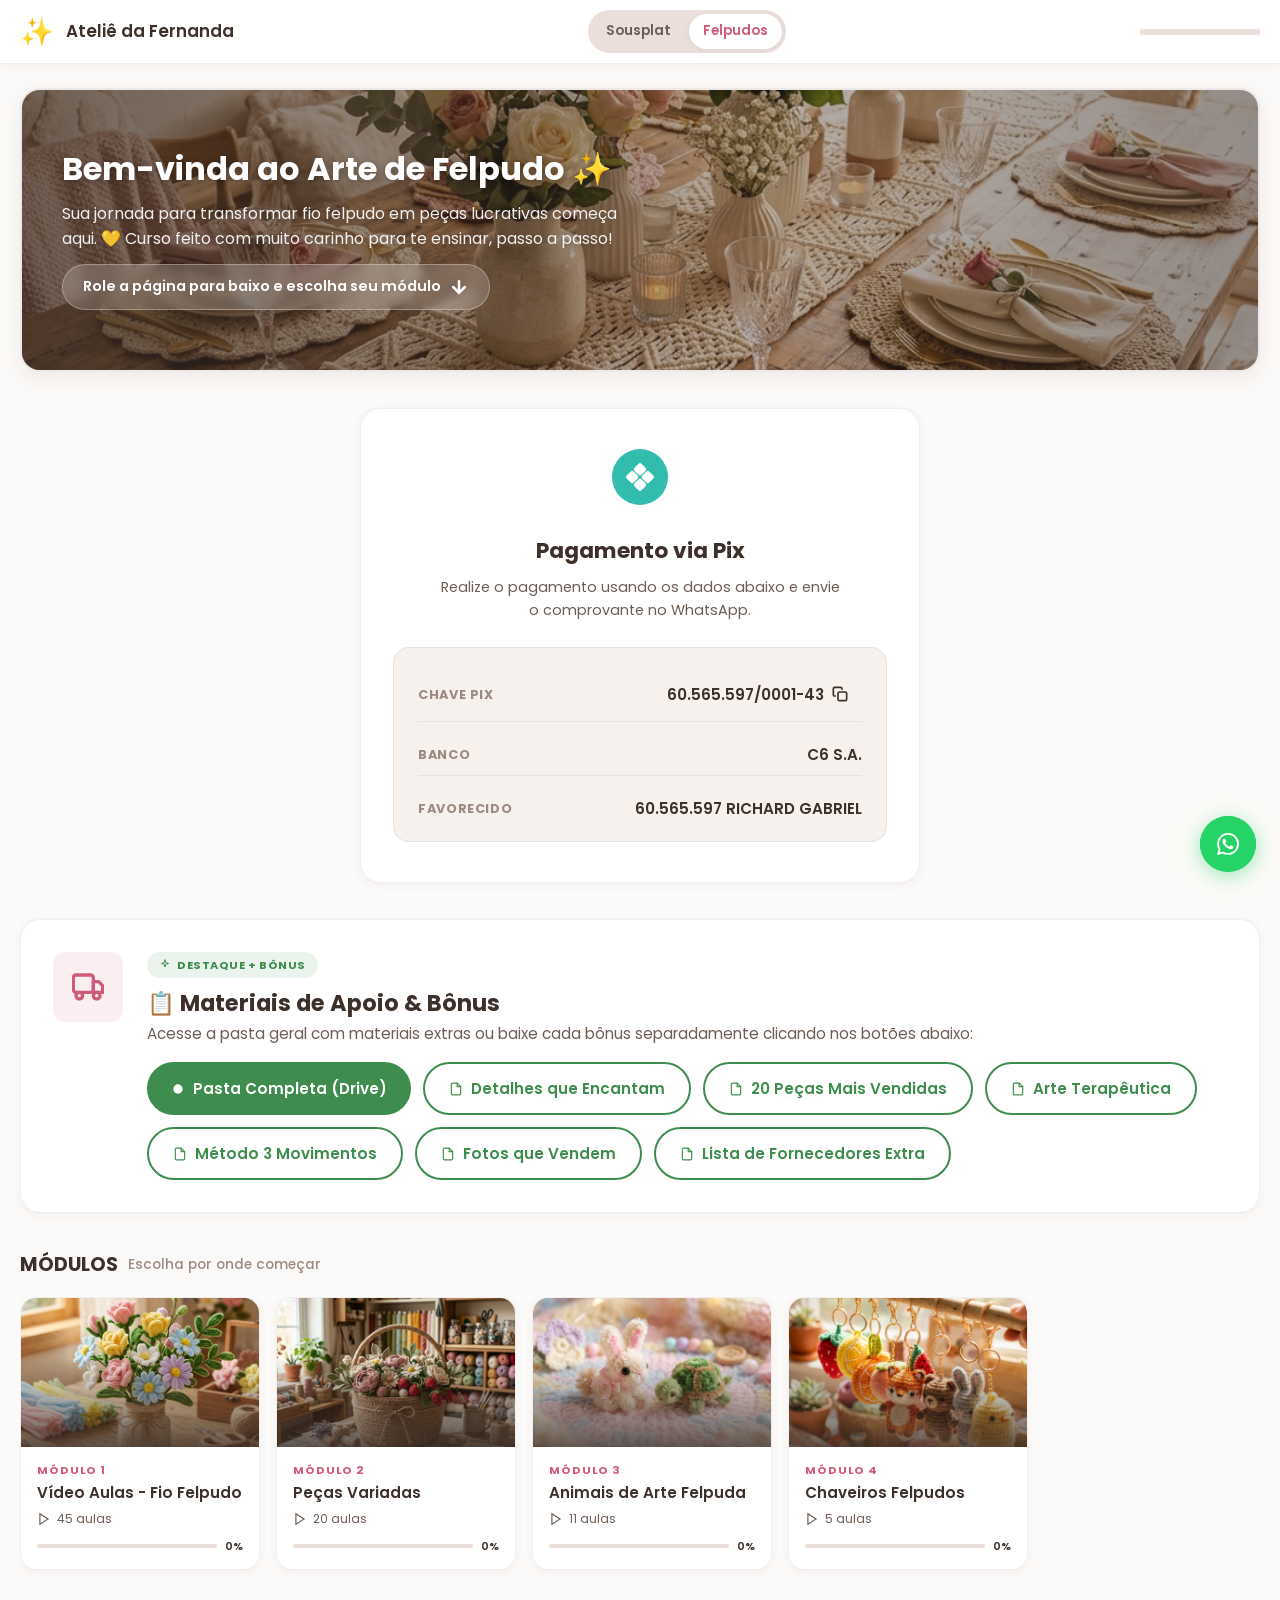
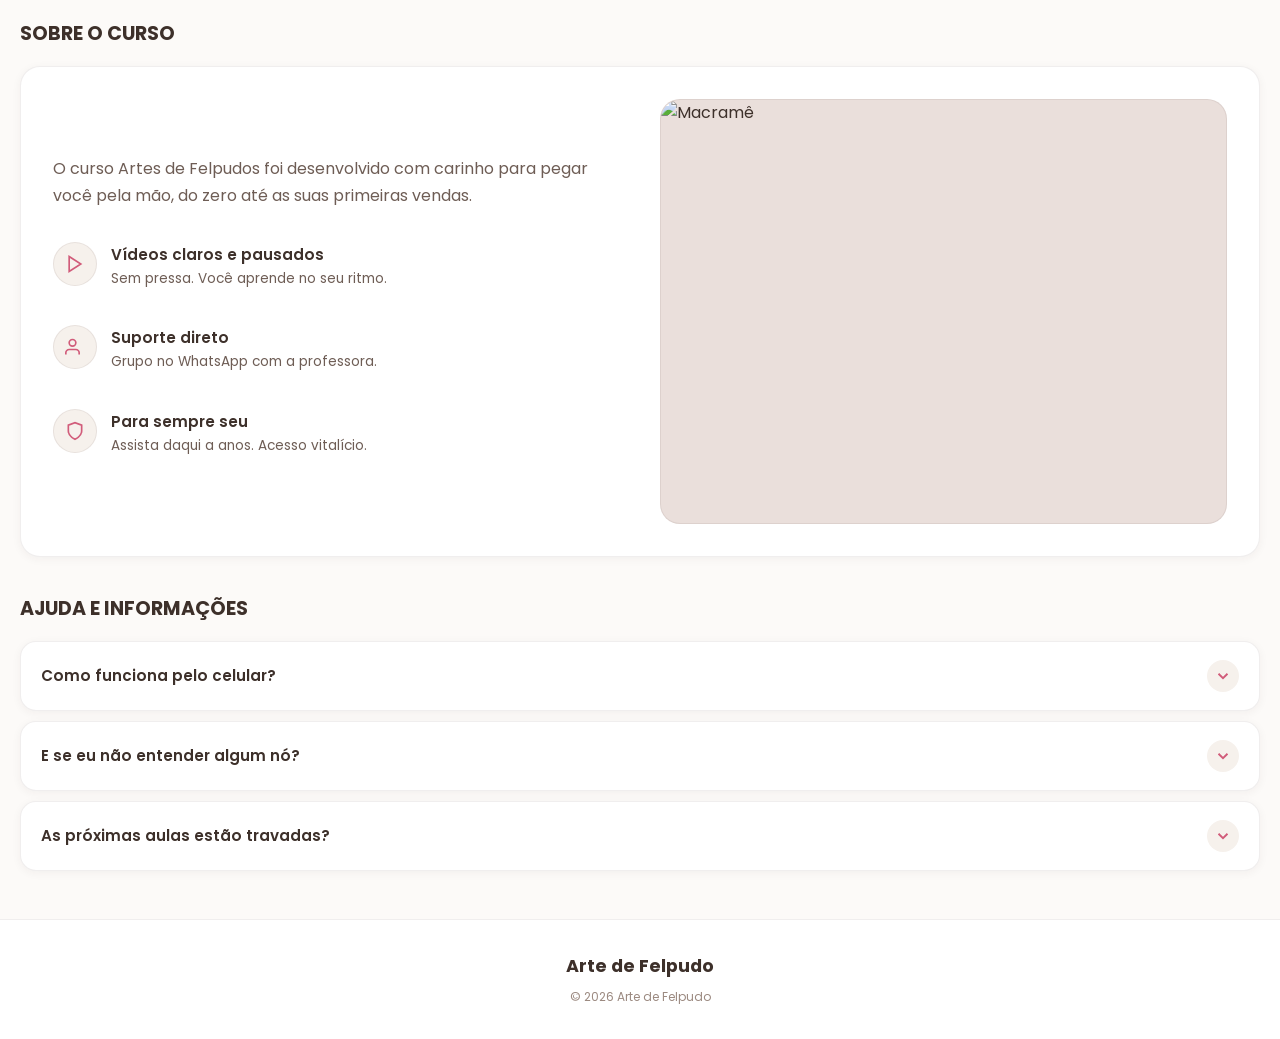
==== felpudo/index.html @ 4a1fa8b1 "Refatorando estrutura para multiplos domínios, add copypix e thumbnails" ====
<!DOCTYPE html>
<html lang="pt-BR">

<head>
  <meta charset="UTF-8" />
  <meta name="viewport" content="width=device-width, initial-scale=1.0, maximum-scale=1.0, user-scalable=no" />
  <meta name="description" content="Área de Membros — Arte de Felpudo" />
  <title>Arte de Felpudo — Área de Membros</title>
  <link rel="preconnect" href="https://fonts.googleapis.com" />
  <link rel="preconnect" href="https://fonts.gstatic.com" crossorigin />
  <link href="https://fonts.googleapis.com/css2?family=Poppins:wght@400;500;600;700&display=swap" rel="stylesheet" />
  <link rel="stylesheet" href="../style.css?v=3" />
</head>

<body>



  <!-- NAV -->
  <nav class="nav">
    <div class="nav-inner">
      <a href="#" class="nav-logo">
        <span style="font-size:1.7rem;line-height:1;display:flex;align-items:center;">✨</span>
        <span>Ateliê da Fernanda</span>
      </a>
      <div class="nav-switcher">
        <a href="../sousplat/" class="ns-btn">Sousplat</a>
        <a href="../felpudo/" class="ns-btn active">Felpudos</a>
      </div>
      <div class="nav-mid">
        <span style="display:none" id="navPct">0%</span>
        <div class="nav-pbar">
          <div class="nav-pfill" id="navPfill"></div>
        </div>
      </div>

    </div>
  </nav>

  <!-- WELCOME BANNER -->
  <div class="welcome">
    <div class="welcome-box">
      <div class="welcome-banner-img">
        <img src="../images/banner.png" alt="Macramês de Sucesso" />
        <div class="welcome-banner-overlay"></div>
        <div class="welcome-banner-content">
          <h1>Bem-vinda ao Arte de Felpudo ✨</h1>
          <p>Sua jornada para transformar fio felpudo em peças lucrativas começa aqui. 💛 Curso feito com muito carinho para te ensinar, passo a passo!</p>
          <a href="#modulos" class="scroll-hint">
            Role a página para baixo e escolha seu módulo <svg width="20" height="20" viewBox="0 0 24 24" fill="none"
              stroke="currentColor" stroke-width="3" stroke-linecap="round" stroke-linejoin="round">
              <line x1="12" y1="5" x2="12" y2="19" />
              <polyline points="19 12 12 19 5 12" />
            </svg>
          </a>
        </div>
      </div>
    </div>
  </div>

  <!-- CARD PIX -->
  <div class="section">
    <div class="pix-card">
      <div class="pix-card-icon">
        <svg xmlns="http://www.w3.org/2000/svg" viewBox="0 0 512 512" width="56" height="56">
          <circle cx="256" cy="256" r="256" fill="#32BCAD"/>
          <g fill="white">
            <!-- Topo -->
            <rect x="211" y="140" width="90" height="90" rx="18" transform="rotate(45 256 185)"/>
            <!-- Baixo -->
            <rect x="211" y="282" width="90" height="90" rx="18" transform="rotate(45 256 327)"/>
            <!-- Esquerda -->
            <rect x="140" y="211" width="90" height="90" rx="18" transform="rotate(45 185 256)"/>
            <!-- Direita -->
            <rect x="282" y="211" width="90" height="90" rx="18" transform="rotate(45 327 256)"/>
          </g>
        </svg>
      </div>
      <h2 class="pix-card-title">Pagamento via Pix</h2>
      <p class="pix-card-sub">Realize o pagamento usando os dados abaixo e envie o comprovante no WhatsApp.</p>
      <div class="pix-card-dados">
        <div class="pix-dado">
          <span class="pix-dado-label">Chave Pix</span>
          <!-- ✏️ EDITE AQUI: substitua pelo seu CPF, e-mail ou chave aleatória -->
          <span class="pix-dado-val" id="pixKey">60.565.597/0001-43</span>
        </div>
        <div class="pix-dado">
          <span class="pix-dado-label">Banco</span>
          <!-- ✏️ EDITE AQUI: nome do seu banco -->
          <span class="pix-dado-val">C6 S.A.</span>
        </div>
        <div class="pix-dado">
          <span class="pix-dado-label">Favorecido</span>
          <!-- ✏️ EDITE AQUI: seu nome completo -->
          <span class="pix-dado-val">60.565.597 RICHARD GABRIEL</span>
        </div>
      </div>
    </div>
  </div>

  <!-- MATERIAIS DE APOIO -->
  <div class="section">
    <div class="apoio-card">
      <div class="apoio-icon-wrap">
        <svg viewBox="0 0 24 24" fill="none" stroke="currentColor" stroke-width="2.5" stroke-linecap="round" stroke-linejoin="round">
          <rect x="1" y="3" width="15" height="13" rx="2"></rect>
          <path d="M16 8h4l3 3v5h-7V8z"></path>
          <circle cx="5.5" cy="18.5" r="2.5"></circle>
          <circle cx="18.5" cy="18.5" r="2.5"></circle>
        </svg>
      </div>
      
      <div class="apoio-content">
        <div class="apoio-badge">
          <svg width="12" height="12" viewBox="0 0 24 24" fill="none" stroke="currentColor" stroke-width="2" stroke-linecap="round" stroke-linejoin="round"><path d="M12 2l1.6 5.4L19 9l-5.4 1.6L12 16l-1.6-5.4L5 9l5.4-1.6z"/></svg> 
          DESTAQUE + BÔNUS
        </div>
        <h2 class="apoio-title">📋 Materiais de Apoio & Bônus</h2>
        <p class="apoio-desc" style="margin-bottom: 16px;">Acesse a pasta geral com materiais extras ou baixe cada bônus separadamente clicando nos botões abaixo:</p>
        
        <div style="display:flex; flex-wrap:wrap; gap:12px; margin-top:8px;">
          <!-- Drive Geral -->
          <a href="https://drive.google.com/file/d/1pesY3VbfadMkzq6ifBo_MI2-CNprcoxt/view" target="_blank" class="apoio-btn">
            <svg width="14" height="14" viewBox="0 0 24 24" fill="currentColor"><circle cx="12" cy="12" r="8"/></svg>
            Pasta Completa (Drive)
          </a>
          
          <!-- Bonus PDFs Outline -->
          <a href="https://opsofzntidohsxbyqmbm.supabase.co/storage/v1/object/public/lesson-files/pdfs/58c07be0-66da-43d4-b18a-d461f3b12a8f.pdf" target="_blank" class="apoio-btn" style="background:transparent; color:var(--green); border:2px solid var(--green);">
            <svg width="14" height="14" viewBox="0 0 24 24" fill="none" stroke="currentColor" stroke-width="2" stroke-linecap="round" stroke-linejoin="round"><path d="M14 2H6a2 2 0 0 0-2 2v16a2 2 0 0 0 2 2h12a2 2 0 0 0 2-2V8z"></path><polyline points="14 2 14 8 20 8"></polyline></svg>
            Detalhes que Encantam
          </a>
          
          <a href="https://opsofzntidohsxbyqmbm.supabase.co/storage/v1/object/public/lesson-files/pdfs/e99ab42e-04f8-4461-a643-daa0cd571fd6.pdf" target="_blank" class="apoio-btn" style="background:transparent; color:var(--green); border:2px solid var(--green);">
             <svg width="14" height="14" viewBox="0 0 24 24" fill="none" stroke="currentColor" stroke-width="2" stroke-linecap="round" stroke-linejoin="round"><path d="M14 2H6a2 2 0 0 0-2 2v16a2 2 0 0 0 2 2h12a2 2 0 0 0 2-2V8z"></path><polyline points="14 2 14 8 20 8"></polyline></svg>
            20 Peças Mais Vendidas
          </a>
          
          <a href="https://opsofzntidohsxbyqmbm.supabase.co/storage/v1/object/public/lesson-files/pdfs/e85a0470-1552-4041-a564-a8ffb9201d62.pdf" target="_blank" class="apoio-btn" style="background:transparent; color:var(--green); border:2px solid var(--green);">
             <svg width="14" height="14" viewBox="0 0 24 24" fill="none" stroke="currentColor" stroke-width="2" stroke-linecap="round" stroke-linejoin="round"><path d="M14 2H6a2 2 0 0 0-2 2v16a2 2 0 0 0 2 2h12a2 2 0 0 0 2-2V8z"></path><polyline points="14 2 14 8 20 8"></polyline></svg>
            Arte Terapêutica
          </a>
          
          <a href="https://opsofzntidohsxbyqmbm.supabase.co/storage/v1/object/public/lesson-files/pdfs/8a28ebd9-1e0f-450c-8ae2-7292f42fd4b0.pdf" target="_blank" class="apoio-btn" style="background:transparent; color:var(--green); border:2px solid var(--green);">
             <svg width="14" height="14" viewBox="0 0 24 24" fill="none" stroke="currentColor" stroke-width="2" stroke-linecap="round" stroke-linejoin="round"><path d="M14 2H6a2 2 0 0 0-2 2v16a2 2 0 0 0 2 2h12a2 2 0 0 0 2-2V8z"></path><polyline points="14 2 14 8 20 8"></polyline></svg>
            Método 3 Movimentos
          </a>
          
          <a href="https://opsofzntidohsxbyqmbm.supabase.co/storage/v1/object/public/lesson-files/pdfs/57c99a49-0d84-461a-bc89-209daefe1880.pdf" target="_blank" class="apoio-btn" style="background:transparent; color:var(--green); border:2px solid var(--green);">
             <svg width="14" height="14" viewBox="0 0 24 24" fill="none" stroke="currentColor" stroke-width="2" stroke-linecap="round" stroke-linejoin="round"><path d="M14 2H6a2 2 0 0 0-2 2v16a2 2 0 0 0 2 2h12a2 2 0 0 0 2-2V8z"></path><polyline points="14 2 14 8 20 8"></polyline></svg>
            Fotos que Vendem
          </a>
          
          <a href="https://opsofzntidohsxbyqmbm.supabase.co/storage/v1/object/public/lesson-files/pdfs/04307387-546b-408c-a29c-3d04e9ef1bfd.pdf" target="_blank" class="apoio-btn" style="background:transparent; color:var(--green); border:2px solid var(--green);">
             <svg width="14" height="14" viewBox="0 0 24 24" fill="none" stroke="currentColor" stroke-width="2" stroke-linecap="round" stroke-linejoin="round"><path d="M14 2H6a2 2 0 0 0-2 2v16a2 2 0 0 0 2 2h12a2 2 0 0 0 2-2V8z"></path><polyline points="14 2 14 8 20 8"></polyline></svg>
            Lista de Fornecedores Extra
          </a>

        </div>
      </div>
    </div>
  </div>

  
  <!-- MODULES SCROLL (gerado pelo script.js) -->
  <div class="section" id="modulos">
    <div class="s-header">
      <div class="s-title">MÓDULOS <small>Escolha por onde começar</small></div>
    </div>
    <div class="mod-scroll" id="modScroll"></div>
  </div>

  <!-- PLAYER + LESSON LIST -->
  <div class="player-area" id="playerArea" style="display:none">
    <div class="vp-wrap">
      <div class="vp-screen">
        <div class="vp-placeholder" id="vPlaceholder">
          <div class="pi" id="vPlayBtn" role="button" tabindex="0" aria-label="Reproduzir">
            <svg width="28" height="28" viewBox="0 0 24 24" fill="none">
              <path d="M8 5v14l11-7L8 5z" fill="currentColor" />
            </svg>
          </div>
          <p>Clique aqui para começar a aula</p>
        </div>
      </div>
      <div class="vp-bottom">
        <div class="vp-info">
          <div class="vp-lbl" id="vLbl">Módulo 01 · Aula 01</div>
          <div class="vp-ttl" id="vTtl">Boas-vindas ao curso</div>
        </div>
        <div class="vp-acts">
          <button class="btn-sm" id="btnDone"><svg width="14" height="14" viewBox="0 0 24 24" fill="none"
              stroke="currentColor" stroke-width="2.5">
              <polyline points="20 6 9 17 4 12" />
            </svg> Marcar concluída</button>
          <button class="btn-sm"><svg width="14" height="14" viewBox="0 0 24 24" fill="none" stroke="currentColor"
              stroke-width="2">
              <path d="M19 21l-7-5-7 5V5a2 2 0 0 1 2-2h10a2 2 0 0 1 2 2z" />
            </svg> Salvar</button>
        </div>
      </div>
      <div class="vp-nav">
        <button class="nav-btn" id="btnPrev"><svg width="16" height="16" viewBox="0 0 24 24" fill="none"
            stroke="currentColor" stroke-width="2">
            <path d="M19 12H5M12 5l-7 7 7 7" />
          </svg> Aula Anterior</button>
        <span class="les-ctr" id="lesCtr">1 / 14</span>
        <button class="nav-btn next" id="btnNext">Próxima Aula <svg width="16" height="16" viewBox="0 0 24 24"
            fill="none" stroke="currentColor" stroke-width="2">
            <path d="M5 12h14M12 5l7 7-7 7" />
          </svg></button>
      </div>
    </div>

    <!-- LESSON LIST LATERAL (gerado pelo script.js) -->
    <div class="les-panel">
      <div class="lp-head">
        <h3>Resumo de Aulas</h3><span id="lpCount">0/14</span>
      </div>
      <div class="les-list-wrap"></div>
    </div>
  </div>

  <!-- ABOUT -->
  <div class="section">
    <div class="s-header">
      <div class="s-title">SOBRE O CURSO</div>
    </div>
    <div class="about-box">
      <div class="about-grid">
        <div>
          <p style="font-size:1rem;color:var(--ink-2);line-height:1.7;margin-bottom:20px">O curso Artes de Felpudos foi desenvolvido com carinho para pegar você pela mão, do zero até as suas primeiras vendas.</p>
          <div style="display:flex;flex-direction:column;gap:12px">
            <div class="feat">
              <div class="feat-ico"><svg width="20" height="20" viewBox="0 0 24 24" fill="none" stroke="currentColor" stroke-width="2"><polygon points="5 3 19 12 5 21" /></svg></div>
              <div class="feat-txt">
                <h4>Vídeos claros e pausados</h4>
                <p>Sem pressa. Você aprende no seu ritmo.</p>
              </div>
            </div>
            <div class="feat">
              <div class="feat-ico"><svg width="20" height="20" viewBox="0 0 24 24" fill="none" stroke="currentColor" stroke-width="2"><path d="M17 21v-2a4 4 0 0 0-4-4H5a4 4 0 0 0-4 4v2" />
                  <circle cx="9" cy="7" r="4" />
                </svg></div>
              <div class="feat-txt">
                <h4>Suporte direto</h4>
                <p>Grupo no WhatsApp com a professora.</p>
              </div>
            </div>
            <div class="feat">
              <div class="feat-ico"><svg width="20" height="20" viewBox="0 0 24 24" fill="none" stroke="currentColor"
                  stroke-width="2">
                  <path d="M12 22s8-4 8-10V5l-8-3-8 3v7c0 6 8 10 8 10z" />
                </svg></div>
              <div class="feat-txt">
                <h4>Para sempre seu</h4>
                <p>Assista daqui a anos. Acesso vitalício.</p>
              </div>
            </div>
          </div>
        </div>
        <div class="about-img-wrap"><img
            src="https://opsofzntidohsxbyqmbm.supabase.co/storage/v1/object/public/app-images/heroes/c13e1691-31dd-4f9d-872c-7d768df677e3.png"
            alt="Macramê" loading="lazy" /></div>
      </div>
    </div>
  </div>

  <!-- FAQ -->
  <div class="section">
    <div class="s-header">
      <div class="s-title">AJUDA E INFORMAÇÕES</div>
    </div>
    <div class="faq-wrap">
      <div class="faq">
        <div class="faq-q"><span class="faq-qt">Como funciona pelo celular?</span><span class="faq-ch"><svg width="18"
              height="18" viewBox="0 0 24 24" fill="none" stroke="currentColor" stroke-width="2.5">
              <polyline points="6 9 12 15 18 9" />
            </svg></span></div>
        <div class="faq-a">
          <p>A plataforma foi pensada para você. Pode assistir todas as aulas pelo seu celular tranquilamente de onde
            estiver.</p>
        </div>
      </div>
      <div class="faq">
        <div class="faq-q"><span class="faq-qt">E se eu não entender algum nó?</span><span class="faq-ch"><svg
              width="18" height="18" viewBox="0 0 24 24" fill="none" stroke="currentColor" stroke-width="2.5">
              <polyline points="6 9 12 15 18 9" />
            </svg></span></div>
        <div class="faq-a">
          <p>Você pode pausar, voltar a aula quantas vezes precisar. Além disso, a comunidade estará lá para tirar as
            suas dúvidas.</p>
        </div>
      </div>
      <div class="faq">
        <div class="faq-q"><span class="faq-qt">As próximas aulas estão travadas?</span><span class="faq-ch"><svg
              width="18" height="18" viewBox="0 0 24 24" fill="none" stroke="currentColor" stroke-width="2.5">
              <polyline points="6 9 12 15 18 9" />
            </svg></span></div>
        <div class="faq-a">
          <p>Elas destravam sozinhas assim que você termina as anteriores. Isso ajuda a seguir o passo a passo certinho
            sem confusão.</p>
        </div>
      </div>
    </div>
  </div>

  <!-- FOOTER -->
  <footer class="footer">
    <div class="f-logo">Arte de Felpudo</div>
    <p class="f-copy">© 2026 Arte de Felpudo</p>
  </footer>

  <!-- BOTÃO FLUTUANTE WHATSAPP -->
  <!-- EDITE O LINK ABAIXO com o link do seu grupo do WhatsApp -->
  <a href="https://chat.whatsapp.com/GnlYbK7Mq9JCEZk5i1NgVg?mode=gi_t"
     target="_blank"
     class="whatsapp-fab"
     id="whatsappBtn"
     aria-label="Entrar no grupo do WhatsApp">
    <svg viewBox="0 0 24 24" fill="currentColor" xmlns="http://www.w3.org/2000/svg">
      <path d="M17.472 14.382c-.297-.149-1.758-.867-2.03-.967-.273-.099-.471-.148-.67.15-.197.297-.767.966-.94 1.164-.173.199-.347.223-.644.075-.297-.15-1.255-.463-2.39-1.475-.883-.788-1.48-1.761-1.653-2.059-.173-.297-.018-.458.13-.606.134-.133.298-.347.446-.52.149-.174.198-.298.298-.497.099-.198.05-.371-.025-.52-.075-.149-.669-1.612-.916-2.207-.242-.579-.487-.5-.669-.51-.173-.008-.371-.01-.57-.01-.198 0-.52.074-.792.372-.272.297-1.04 1.016-1.04 2.479 0 1.462 1.065 2.875 1.213 3.074.149.198 2.096 3.2 5.077 4.487.709.306 1.262.489 1.694.625.712.227 1.36.195 1.871.118.571-.085 1.758-.719 2.006-1.413.248-.694.248-1.289.173-1.413-.074-.124-.272-.198-.57-.347m-5.421 7.403h-.004a9.87 9.87 0 01-5.031-1.378l-.361-.214-3.741.982.998-3.648-.235-.374a9.86 9.86 0 01-1.51-5.26c.001-5.45 4.436-9.884 9.888-9.884 2.64 0 5.122 1.03 6.988 2.898a9.825 9.825 0 012.893 6.994c-.003 5.45-4.437 9.884-9.885 9.884m8.413-18.297A11.815 11.815 0 0012.05 0C5.495 0 .16 5.335.157 11.892c0 2.096.547 4.142 1.588 5.945L.057 24l6.305-1.654a11.882 11.882 0 005.683 1.448h.005c6.554 0 11.89-5.335 11.893-11.893a11.821 11.821 0 00-3.48-8.413z"/>
    </svg>
  </a>

  <script src="script.js?v=6"></script>
</body>

</html>
---- style.css ----
/* ═══════════════════════════════════════════════════════════
   TOKENS — SOFT LIGHT MODE (Mulheres 40+)
═══════════════════════════════════════════════════════════ */
:root{
  --accent:#D15C7A; /* Rosa quente, elegante mas não agressivo */
  --accent-d:#B34762;
  --accent-glass:rgba(209, 92, 122, 0.1);
  --green:#3E8D4E;
  --green-glass:rgba(62, 141, 78, 0.1);
  --ink:#3D302A; /* Um marrom acinzentado bem escuro, alto contraste mas macio */
  --ink-2:#6E5D55;
  --ink-3:#9C8A81;
  --bg:#FCFAF8; /* Creme ultra suave - descansa a vista mais que branco puro */
  --bg-2:#F6F1EC;
  --bg-3:#EADFDB;
  --card:#FFFFFF;
  --border:rgba(61, 48, 42, 0.08);
  --sh-s:0 2px 10px rgba(61, 48, 42, 0.05);
  --sh-m:0 6px 20px rgba(61, 48, 42, 0.08);
  --r-s:8px;--r-m:12px;--r-l:16px;--r-xl:20px;--pill:999px;
  --ff:'Poppins',sans-serif;
  --nav-h:64px;
  --tr:.25s ease;
  --touch-min:48px; /* Regra de UX: botão grande para facilitar toque no celular */
}

/* ═══════════════════════════════════════════════════════════
   CARD PIX
═══════════════════════════════════════════════════════════ */
.pix-card{background:var(--card);border:1px solid var(--border);border-radius:var(--r-xl);padding:40px 32px;text-align:center;box-shadow:var(--sh-s);max-width:560px;margin:0 auto}
.pix-card-icon{font-size:2rem;margin-bottom:12px}
.pix-card-title{font-size:1.35rem;font-weight:700;color:var(--ink);margin-bottom:8px}
.pix-card-sub{font-size:.9rem;color:var(--ink-2);line-height:1.6;max-width:400px;margin:0 auto 24px}
.pix-card-dados{display:flex;flex-direction:column;gap:12px;text-align:left;background:var(--bg-2);border-radius:var(--r-l);padding:20px 24px;border:1px solid var(--border)}
.pix-dado{display:flex;align-items:center;justify-content:space-between;gap:16px;padding:8px 0;border-bottom:1px solid var(--border)}
.pix-dado:last-child{border-bottom:none;padding-bottom:0}
.pix-dado-label{font-size:.8rem;font-weight:700;color:var(--ink-3);text-transform:uppercase;letter-spacing:.05em;flex-shrink:0}
.pix-dado-val{font-size:.95rem;font-weight:600;color:var(--ink);text-align:right}

/* ═══════════════════════════════════════════════════════════
   BOTÃO FLUTUANTE WHATSAPP
═══════════════════════════════════════════════════════════ */
.whatsapp-fab{position:fixed;bottom:28px;right:24px;z-index:999;background:#25D366;color:#fff;display:flex;align-items:center;justify-content:center;width:56px;height:56px;border-radius:50%;box-shadow:0 4px 20px rgba(37,211,102,.45);text-decoration:none;transition:transform .2s ease,box-shadow .2s ease}
.whatsapp-fab:hover{transform:translateY(-3px) scale(1.04);box-shadow:0 8px 28px rgba(37,211,102,.55)}
.whatsapp-fab svg{width:22px;height:22px;flex-shrink:0}
.whatsapp-fab::before{content:'';position:absolute;inset:0;border-radius:var(--pill);background:#25D366;animation:wapulse 2.5s ease-out infinite;z-index:-1}
@keyframes wapulse{0%{opacity:.6;transform:scale(1)}70%{opacity:0;transform:scale(1.35)}100%{opacity:0;transform:scale(1.35)}}

/* ═══════════════════════════════════════════════════════════
   RESET & TIPOGRAFIA
═══════════════════════════════════════════════════════════ */
*,*::before,*::after{box-sizing:border-box;margin:0;padding:0}
html{scroll-behavior:smooth;font-size:16px}
body{font-family:var(--ff);background:var(--bg);color:var(--ink);line-height:1.65;min-height:100dvh;-webkit-font-smoothing:antialiased}
img{max-width:100%;display:block}
a{text-decoration:none;color:inherit}
button{cursor:pointer;border:none;background:none;font-family:var(--ff);min-height:var(--touch-min);touch-action:manipulation}
ul,ol{list-style:none}
::-webkit-scrollbar{width:6px;height:6px}
::-webkit-scrollbar-track{background:var(--bg-2)}
::-webkit-scrollbar-thumb{background:var(--ink-3);border-radius:3px}
:focus-visible{outline:2.5px solid var(--accent);outline-offset:2px;border-radius:var(--r-s)}

/* ═══════════════════════════════════════════════════════════
   NAV (Barra do topo)
═══════════════════════════════════════════════════════════ */
.nav{position:sticky;top:0;z-index:100;height:var(--nav-h);background:rgba(255,255,255,.96);border-bottom:1px solid var(--border);box-shadow:var(--sh-s);backdrop-filter:blur(8px)}
.nav-inner{max-width:1280px;margin:0 auto;padding:0 20px;height:100%;display:flex;align-items:center;justify-content:space-between;gap:16px}
.nav-logo{display:flex;align-items:center;gap:12px;font-size:1.05rem;font-weight:600;flex-shrink:0}
.nav-logo-icon{width:34px;height:34px;background:var(--accent);border-radius:var(--r-s);display:flex;align-items:center;justify-content:center;color:#fff}
.nav-logo em{font-style:italic;color:var(--accent);font-weight:500}

.nav-switcher{display:flex;align-items:center;background:var(--bg-3);padding:4px;border-radius:var(--pill);gap:4px}
.ns-btn{font-size:.85rem;font-weight:600;color:var(--ink-2);padding:6px 14px;border-radius:var(--pill);transition:all var(--tr);display:flex;align-items:center;gap:6px;position:relative}
.ns-btn:hover{color:var(--ink)}
.ns-btn.active{background:var(--card);color:var(--accent);box-shadow:var(--sh-s)}

.nav-mid{display:flex;align-items:center;gap:10px;font-size:.85rem;color:var(--ink-2);font-weight:500}
.nav-pbar{width:120px;height:6px;background:var(--bg-3);border-radius:3px;overflow:hidden}
.nav-pfill{height:100%;background:var(--accent);border-radius:3px;transition:width .4s ease}
.nav-right{display:flex;align-items:center;gap:8px}
.btn-icon{display:flex;align-items:center;justify-content:center;width:40px;height:40px;border-radius:50%;border:1px solid var(--border);color:var(--ink-2);transition:background var(--tr),color var(--tr)}
.btn-icon:hover{background:var(--accent-glass);color:var(--accent);border-color:var(--accent)}

/* ═══════════════════════════════════════════════════════════
   WELCOME BANNER (INSTRUÇÃO CLARA)
═══════════════════════════════════════════════════════════ */
.welcome{max-width:1280px;margin:0 auto;padding:24px 20px 0}
.welcome-box{border-radius:var(--r-xl);overflow:hidden;box-shadow:var(--sh-m);position:relative;border:2px solid var(--border)}
.welcome-banner-img{position:relative;width:100%;height:280px;overflow:hidden}
.welcome-banner-img img{width:100%;height:100%;object-fit:cover;object-position:center;display:block}
.welcome-banner-overlay{position:absolute;inset:0;background:linear-gradient(to right, rgba(61,48,42,.72) 0%, rgba(61,48,42,.35) 60%, rgba(61,48,42,.55) 100%)}
.welcome-banner-content{position:absolute;inset:0;display:flex;flex-direction:column;align-items:flex-start;justify-content:center;padding:32px 40px;gap:12px}
.welcome-banner-content h1{font-size:clamp(1.4rem,4vw,2rem);color:#fff;font-weight:700;line-height:1.2;text-shadow:0 2px 8px rgba(0,0,0,.3)}
.welcome-banner-content p{font-size:1rem;color:rgba(255,255,255,.92);line-height:1.6;max-width:560px;text-shadow:0 1px 4px rgba(0,0,0,.2)}
.welcome-banner-content strong{font-weight:700;color:#fff}
.scroll-hint{display:inline-flex;align-items:center;gap:8px;background:rgba(255,255,255,.18);backdrop-filter:blur(6px);padding:10px 20px;border-radius:var(--pill);font-weight:600;color:#fff;font-size:.9rem;border:1px solid rgba(255,255,255,.3)}
.scroll-hint svg{color:#fff;animation:bounce 2s infinite}

@keyframes bounce {
  0%, 20%, 50%, 80%, 100% {transform: translateY(0);}
  40% {transform: translateY(4px);}
  60% {transform: translateY(2px);}
}

/* ═══════════════════════════════════════════════════════════
   SECTION HEADER
═══════════════════════════════════════════════════════════ */
.section{max-width:1280px;margin:0 auto;padding:36px 20px 0}
.s-header{display:flex;align-items:center;justify-content:space-between;margin-bottom:16px;gap:12px}
.s-title{font-size:1.2rem;font-weight:700;color:var(--ink);display:flex;align-items:center;gap:10px}
.s-title small{font-size:.85rem;color:var(--ink-3);font-weight:500}

/* ═══════════════════════════════════════════════════════════
   MODULES (Horizontal Scroll)
═══════════════════════════════════════════════════════════ */
.mod-scroll{display:flex;gap:16px;overflow-x:auto;padding-bottom:12px;scroll-snap-type:x mandatory;-webkit-overflow-scrolling:touch}
.mod-scroll::-webkit-scrollbar{height:4px}
.mod-card{flex:0 0 240px;scroll-snap-align:start;border-radius:var(--r-l);overflow:hidden;background:var(--card);border:1px solid var(--border);cursor:pointer;transition:transform var(--tr),border-color var(--tr);box-shadow:var(--sh-s)}
.mod-card:hover{transform:translateY(-2px);border-color:var(--accent);box-shadow:var(--sh-m)}
.mod-card.locked{opacity:.6;cursor:not-allowed}
.mod-thumb{aspect-ratio:16/10;position:relative;background:var(--bg-3);overflow:hidden}
.mod-thumb img{width:100%;height:100%;object-fit:cover}
.mod-overlay{position:absolute;inset:0;background:linear-gradient(to top,rgba(61,48,42,.8) 0%,transparent 60%)}
.mod-badge{position:absolute;top:10px;left:10px;background:var(--accent);color:#fff;font-size:.65rem;font-weight:700;letter-spacing:.06em;text-transform:uppercase;padding:4px 10px;border-radius:var(--pill)}
.mod-badge.done{background:var(--green)}
.mod-lock{position:absolute;inset:0;display:flex;align-items:center;justify-content:center;background:rgba(252,250,248,.85)}
.mod-info{padding:14px 16px}
.mod-num{font-size:.7rem;font-weight:700;letter-spacing:.08em;text-transform:uppercase;color:var(--accent);margin-bottom:4px}
.mod-name{font-size:.95rem;font-weight:600;color:var(--ink);line-height:1.3;margin-bottom:6px}
.mod-meta{font-size:.75rem;color:var(--ink-2);display:flex;align-items:center;gap:6px}
.mod-prog{display:flex;align-items:center;gap:8px;margin-top:8px}
.mod-prog-bar{flex:1;height:4px;background:var(--bg-3);border-radius:2px;overflow:hidden}
.mod-prog-fill{height:100%;background:var(--accent);border-radius:2px}
.mod-prog-pct{font-size:.7rem;color:var(--ink);font-weight:600}

/* ═══════════════════════════════════════════════════════════
   VIDEO PLAYER & LESSONS
═══════════════════════════════════════════════════════════ */
.player-area{max-width:1280px;margin:0 auto;padding:24px 20px 0;display:grid;grid-template-columns:1fr 340px;gap:24px;align-items:start}
.vp-wrap{background:var(--card);border:1px solid var(--border);border-radius:var(--r-xl);overflow:hidden;box-shadow:var(--sh-m)}
.vp-screen{aspect-ratio:16/9;background:#1A1513;position:relative}
#vEmbed{position:absolute;top:0;left:0;width:100%;height:100%;border:none;z-index:10}
video#vEmbed{object-fit:contain;background:#000}
.vp-placeholder{position:absolute;inset:0;display:flex;flex-direction:column;align-items:center;justify-content:center;gap:12px;background:linear-gradient(135deg,#2D221E,#1A1513)}
.vp-placeholder .pi{width:70px;height:70px;background:var(--accent-glass);border:2px solid var(--accent);border-radius:50%;display:flex;align-items:center;justify-content:center;color:var(--accent);transition:background var(--tr)}
.vp-placeholder .pi:hover{background:rgba(209, 92, 121, 0.25)}
.vp-placeholder p{color:rgba(255,255,255,.6);font-size:.9rem}
.vp-bottom{padding:20px;display:flex;align-items:flex-start;justify-content:space-between;gap:16px;flex-wrap:wrap}
.vp-info{flex:1;min-width:0}
.vp-lbl{font-size:.75rem;font-weight:700;letter-spacing:.08em;text-transform:uppercase;color:var(--accent);margin-bottom:4px}
.vp-ttl{font-size:1.2rem;font-weight:600;color:var(--ink);line-height:1.3}
.vp-acts{display:flex;gap:10px}
.btn-sm{display:flex;align-items:center;gap:6px;padding:10px 18px;border-radius:var(--pill);font-size:.85rem;font-weight:600;border:1.5px solid var(--border);color:var(--ink);background:transparent;transition:all var(--tr);min-height:var(--touch-min)}
.btn-sm:hover{border-color:var(--accent);color:var(--accent);background:var(--accent-glass)}
.btn-sm.done-state{border-color:var(--green);color:var(--green);background:var(--green-glass)}

.vp-nav{padding:14px 20px;border-top:1px solid var(--border);background:var(--bg-2);display:flex;align-items:center;justify-content:space-between;gap:10px}
.nav-btn{display:flex;align-items:center;gap:8px;padding:10px 18px;border-radius:var(--pill);font-size:.85rem;font-weight:600;border:1px solid var(--border);color:var(--ink);background:var(--card);transition:all var(--tr)}
.nav-btn:hover{border-color:var(--accent);color:var(--accent)}
.nav-btn.next{background:var(--accent);border-color:var(--accent);color:#fff}
.nav-btn.next:hover{background:var(--accent-d);color:#fff}
.les-ctr{font-size:.85rem;color:var(--ink-2);font-weight:500}

/* ═══════════════════════════════════════════════════════════
   LESSONS LIST (Lateral)
═══════════════════════════════════════════════════════════ */
.les-panel{background:var(--card);border:1px solid var(--border);border-radius:var(--r-xl);overflow:hidden;box-shadow:var(--sh-s);max-height:calc(100vh - 100px);display:flex;flex-direction:column;position:sticky;top:calc(var(--nav-h) + 16px)}
.lp-head{padding:16px 20px;border-bottom:1px solid var(--border);background:var(--bg-2);display:flex;align-items:center;justify-content:space-between}
.lp-head h3{font-size:1.05rem;font-weight:600;color:var(--ink)}
.lp-head span{font-size:.85rem;color:var(--ink-2);font-weight:500}
.les-list-wrap{overflow-y:auto;flex:1}
.mod-divider{padding:10px 20px;font-size:.75rem;font-weight:700;letter-spacing:.05em;text-transform:uppercase;color:var(--accent);background:var(--bg-3);border-top:1px solid var(--border);border-bottom:1px solid var(--border);position:sticky;top:0;z-index:2}
.mod-divider:first-child{border-top:none}
.mod-divider-toggle{cursor:pointer;display:flex;align-items:center;justify-content:space-between;user-select:none;}
.mod-divider-toggle:hover{background:var(--bg-2)}
.mod-toggle-icon{font-size:.65rem;color:var(--accent);margin-left:8px;transition:transform var(--tr);flex-shrink:0}
.mod-group{display:none}
.mod-group.open{display:block}
.les{display:flex;align-items:center;gap:12px;padding:14px 20px;cursor:pointer;transition:background var(--tr);position:relative;border-bottom:1px solid var(--border-2)}
.les:hover{background:var(--bg-2)}
.les.active{background:var(--accent-glass)}
.les.active::before{content:'';position:absolute;left:0;top:0;bottom:0;width:4px;background:var(--accent)}
.les.locked{opacity:.4;cursor:default;pointer-events:none}
.les-chk{width:22px;height:22px;border-radius:50%;border:2px solid var(--border);display:flex;align-items:center;justify-content:center;flex-shrink:0;color:#fff}
.les-chk.done{background:var(--green);border-color:var(--green)}
.les-ttl{font-size:.9rem;color:var(--ink);font-weight:500;flex:1;line-height:1.4}
.les-dur{font-size:.75rem;color:var(--ink-3);flex-shrink:0}

/* ═══════════════════════════════════════════════════════════
   ABOUT & FAQ
═══════════════════════════════════════════════════════════ */
.about-box{background:var(--card);border:1px solid var(--border);border-radius:var(--r-xl);padding:32px;box-shadow:var(--sh-s)}
.about-grid{display:grid;grid-template-columns:1fr 1fr;gap:40px;align-items:center}
.feat{display:flex;align-items:flex-start;gap:14px;padding:12px 0}
.feat-ico{width:44px;height:44px;background:var(--bg-2);border-radius:var(--pill);display:flex;align-items:center;justify-content:center;flex-shrink:0;color:var(--accent);border:1px solid var(--border)}
.feat-txt h4{font-size:.95rem;font-weight:600;color:var(--ink);margin-bottom:2px}
.feat-txt p{font-size:.85rem;color:var(--ink-2);line-height:1.5}
.about-img-wrap{border-radius:var(--r-xl);overflow:hidden;aspect-ratio:4/3;background:var(--bg-3);border:1px solid var(--border)}
.about-img-wrap img{width:100%;height:100%;object-fit:cover}

.faq-wrap{display:flex;flex-direction:column;gap:10px}
.faq{background:var(--card);border:1px solid var(--border);border-radius:var(--r-l);overflow:hidden;box-shadow:var(--sh-s)}
.faq.open{border-color:var(--accent)}
.faq-q{display:flex;align-items:center;justify-content:space-between;padding:18px 20px;cursor:pointer;gap:16px;min-height:56px}
.faq-qt{font-size:.95rem;font-weight:600;color:var(--ink)}
.faq-ch{color:var(--accent);transition:transform var(--tr);background:var(--bg-2);width:32px;height:32px;border-radius:50%;display:flex;align-items:center;justify-content:center}
.faq.open .faq-ch{transform:rotate(180deg);background:var(--accent);color:#fff}
.faq-a{max-height:0;overflow:hidden;transition:max-height .3s ease,padding var(--tr);padding:0 20px}
.faq.open .faq-a{max-height:250px;padding:0 20px 20px}
.faq-a p{font-size:.9rem;color:var(--ink-2);line-height:1.7}

/* ═══════════════════════════════════════════════════════════
   FOOTER
═══════════════════════════════════════════════════════════ */
.footer{border-top:1px solid var(--border);padding:32px 20px;text-align:center;margin-top:48px;background:var(--card)}
.f-logo{font-size:1.1rem;font-weight:700;margin-bottom:6px}.f-logo em{font-style:italic;color:var(--accent);font-weight:500}
.f-links{display:flex;justify-content:center;gap:20px;flex-wrap:wrap;margin:12px 0 16px}
.f-links a{font-size:.85rem;color:var(--ink-2);transition:color var(--tr);font-weight:500}.f-links a:hover{color:var(--accent)}
.f-copy{font-size:.75rem;color:var(--ink-3)}

/* ═══════════════════════════════════════════════════════════
   MATERIAIS DE APOIO
═══════════════════════════════════════════════════════════ */
.apoio-card {
  background: var(--card);
  border-radius: var(--r-xl);
  padding: 32px;
  display: flex;
  align-items: flex-start;
  gap: 24px;
  box-shadow: var(--sh-s);
  border: 1px solid var(--border);
}
.apoio-icon-wrap {
  width: 70px;
  height: 70px;
  background: var(--accent-glass);
  border-radius: var(--r-m);
  display: flex;
  align-items: center;
  justify-content: center;
  color: var(--accent);
  flex-shrink: 0;
}
.apoio-icon-wrap svg {
  width: 32px;
  height: 32px;
}
.apoio-content {
  flex: 1;
}
.apoio-badge {
  display: inline-flex;
  align-items: center;
  gap: 6px;
  padding: 4px 12px;
  background: var(--green-glass);
  color: var(--green);
  font-size: 0.7rem;
  font-weight: 700;
  border-radius: var(--pill);
  text-transform: uppercase;
  letter-spacing: 0.05em;
  margin-bottom: 12px;
}
.apoio-title {
  font-size: 1.4rem;
  color: var(--ink);
  font-weight: 700;
  margin-bottom: 4px;
  line-height: 1.2;
}
.apoio-desc {
  font-size: .95rem;
  color: var(--ink-2);
  margin-bottom: 24px;
}
.apoio-btn {
  display: inline-flex;
  align-items: center;
  gap: 8px;
  background: var(--green);
  color: #fff;
  padding: 12px 24px;
  border-radius: var(--pill);
  font-weight: 600;
  font-size: 0.95rem;
  transition: all var(--tr);
}
.apoio-btn:hover {
  background: #347a42;
  transform: translateY(-2px);
  box-shadow: 0 6px 16px rgba(62, 141, 78, 0.35);
  color: #fff;
}
@media(max-width: 768px) {
  .apoio-card {
    flex-direction: column;
    padding: 24px;
    gap: 16px;
  }
}

/* ═══════════════════════════════════════════════════════════
   MOBILE & RESPONSIVE TWEAKS (CELULAR PERFEITO)
═══════════════════════════════════════════════════════════ */
@media(max-width:1024px){
  .player-area{grid-template-columns:1fr}
  .les-panel{position:static;max-height:450px} /* Limit size on mobile to not take whole screen */
  .about-grid{grid-template-columns:1fr;gap:24px}
  .about-img-wrap{display:none}
}
@media(max-width:768px){
  .nav-mid{display:none}
  .welcome-box{padding:0}
  .welcome-banner-img{height:200px}
  .welcome-banner-content{padding:20px 20px}
  .mod-card{flex:0 0 200px}
  .section{padding:28px 16px 0}
  .player-area{padding:20px 16px 0}
  .welcome{padding:20px 16px 0}
  .vp-bottom{flex-direction:column;gap:12px}
  .vp-acts{width:100%;display:flex}
  .vp-acts .btn-sm{flex:1;justify-content:center}
}
@media(max-width:480px){
  .welcome-box h1{font-size:1.35rem}
  .welcome-box p{font-size:.95rem}
  .scroll-hint{font-size:.85rem;padding:8px 16px}
  .mod-card{flex:0 0 160px}
  .mod-thumb{aspect-ratio:4/3}
  .vp-ttl{font-size:1.05rem}
  .nav-btn{font-size:.8rem;padding:8px 14px}
}


/* ═══════════════════════════════════════════════════════════
   TOAST NOTIFICATION & COPY PIX
═══════════════════════════════════════════════════════════ */
.toast-notice {
  position: fixed;
  bottom: 32px;
  left: 50%;
  transform: translateX(-50%) translateY(150px);
  background: var(--green);
  color: #fff;
  padding: 14px 24px;
  border-radius: var(--pill);
  font-size: 0.95rem;
  font-weight: 500;
  box-shadow: 0 8px 24px rgba(62,141,78,0.3);
  transition: transform 0.4s cubic-bezier(0.175, 0.885, 0.32, 1.275);
  z-index: 9999;
  display: flex;
  align-items: center;
  gap: 10px;
  pointer-events: none;
}
.toast-notice.show {
  transform: translateX(-50%) translateY(0);
}
.pix-dado-val.copyable {
  cursor: pointer;
  display: inline-flex;
  align-items: center;
  gap: 8px;
  background: var(--bg-2);
  padding: 6px 14px;
  border-radius: var(--r-m);
  transition: all var(--tr);
  color: var(--ink);
  font-weight: 600;
}
.pix-dado-val.copyable:hover {
  background: var(--bg-3);
  color: var(--accent);
}
.pix-dado-val.copyable:active {
  transform: scale(0.96);
}
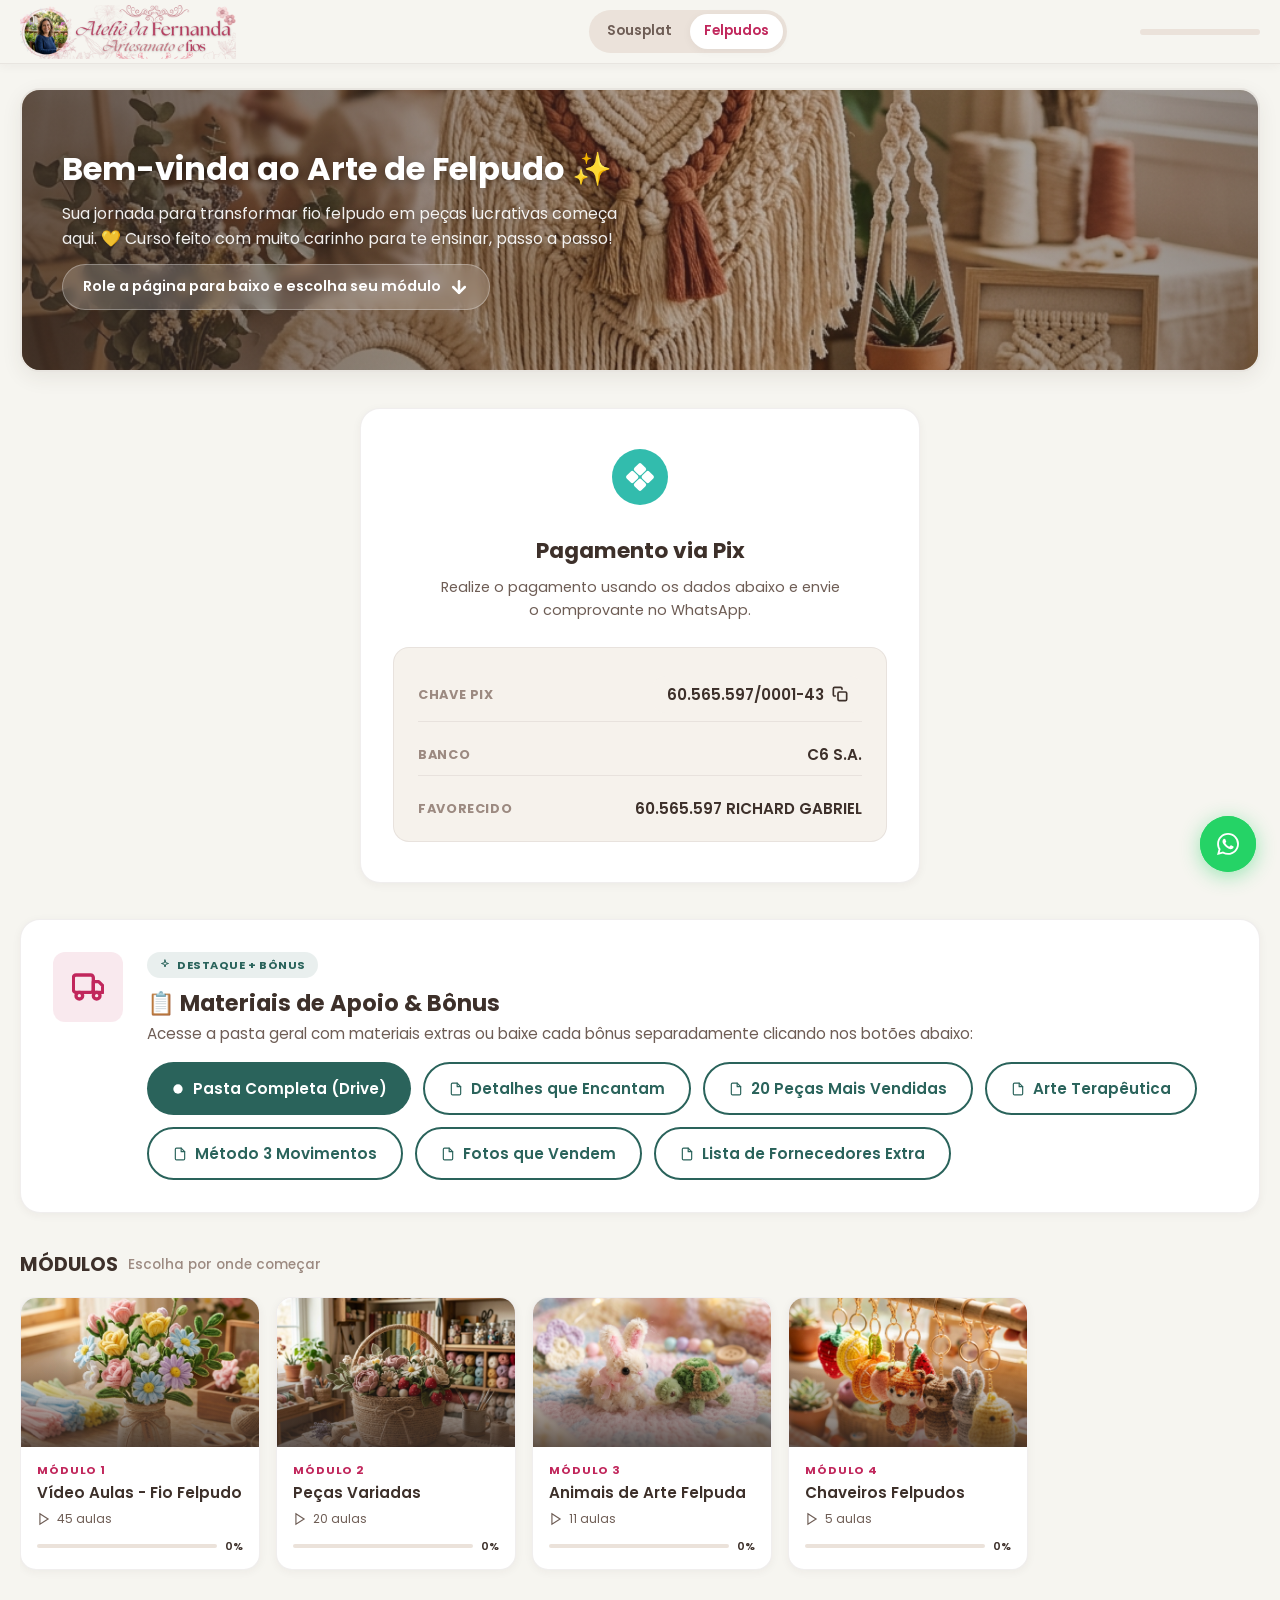
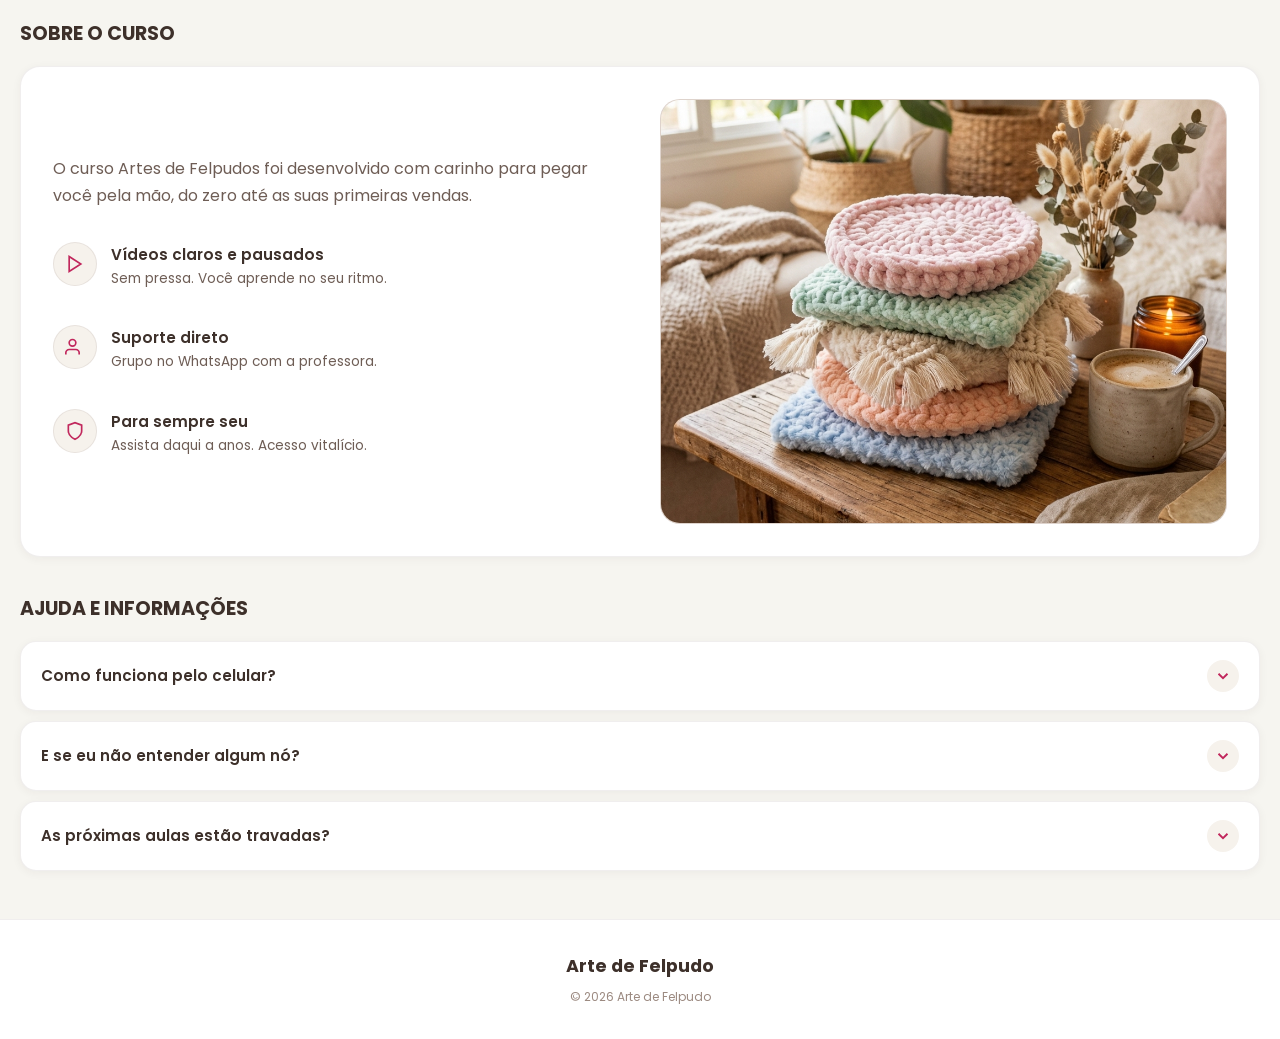
==== commit abb20d87: "Implementação da nova identidade visual, correção de vídeos no módulo de chaveiros e ajustes de layo" ====
--- a/felpudo/index.html
+++ b/felpudo/index.html
@@ -20,8 +20,7 @@
   <nav class="nav">
     <div class="nav-inner">
       <a href="#" class="nav-logo">
-        <span style="font-size:1.7rem;line-height:1;display:flex;align-items:center;">✨</span>
-        <span>Ateliê da Fernanda</span>
+        <img src="../images/logo_horizontal.png?v=3" alt="Ateliê da Fernanda" class="nav-logo-img" />
       </a>
       <div class="nav-switcher">
         <a href="../sousplat/" class="ns-btn">Sousplat</a>
@@ -41,7 +40,7 @@
   <div class="welcome">
     <div class="welcome-box">
       <div class="welcome-banner-img">
-        <img src="../images/banner.png" alt="Macramês de Sucesso" />
+        <img src="../images/banner_felpudo.png" alt="Macramês de Sucesso" />
         <div class="welcome-banner-overlay"></div>
         <div class="welcome-banner-content">
           <h1>Bem-vinda ao Arte de Felpudo ✨</h1>
@@ -260,7 +259,7 @@
           </div>
         </div>
         <div class="about-img-wrap"><img
-            src="https://opsofzntidohsxbyqmbm.supabase.co/storage/v1/object/public/app-images/heroes/c13e1691-31dd-4f9d-872c-7d768df677e3.png"
+            src="../images/about_felpudo.png"
             alt="Macramê" loading="lazy" /></div>
       </div>
     </div>
--- a/style.css
+++ b/style.css
@@ -1,223 +1,1180 @@
 /* ═══════════════════════════════════════════════════════════
    TOKENS — SOFT LIGHT MODE (Mulheres 40+)
 ═══════════════════════════════════════════════════════════ */
-:root{
-  --accent:#D15C7A; /* Rosa quente, elegante mas não agressivo */
-  --accent-d:#B34762;
-  --accent-glass:rgba(209, 92, 122, 0.1);
-  --green:#3E8D4E;
-  --green-glass:rgba(62, 141, 78, 0.1);
-  --ink:#3D302A; /* Um marrom acinzentado bem escuro, alto contraste mas macio */
-  --ink-2:#6E5D55;
-  --ink-3:#9C8A81;
-  --bg:#FCFAF8; /* Creme ultra suave - descansa a vista mais que branco puro */
-  --bg-2:#F6F1EC;
-  --bg-3:#EADFDB;
-  --card:#FFFFFF;
-  --border:rgba(61, 48, 42, 0.08);
-  --sh-s:0 2px 10px rgba(61, 48, 42, 0.05);
-  --sh-m:0 6px 20px rgba(61, 48, 42, 0.08);
-  --r-s:8px;--r-m:12px;--r-l:16px;--r-xl:20px;--pill:999px;
-  --ff:'Poppins',sans-serif;
-  --nav-h:64px;
-  --tr:.25s ease;
-  --touch-min:48px; /* Regra de UX: botão grande para facilitar toque no celular */
+:root {
+  --accent: #C1275C;
+  /* Rosa vibrante do logo */
+  --accent-d: #9D1F49;
+  --accent-glass: rgba(193, 39, 92, 0.1);
+  --green: #2A635B;
+  /* Verde das folhas */
+  --green-glass: rgba(42, 99, 91, 0.1);
+  --ink: #3D302A;
+  /* Um marrom acinzentado bem escuro, alto contraste mas macio */
+  --ink-2: #6E5D55;
+  --ink-3: #9C8A81;
+  --bg: #F6F5F0;
+  /* Cor de fundo solicitada */
+  --bg-2: #F6F2EC;
+  --bg-3: #EBE2DA;
+  --card: #FFFFFF;
+  --border: rgba(61, 48, 42, 0.08);
+  --sh-s: 0 2px 10px rgba(61, 48, 42, 0.05);
+  --sh-m: 0 6px 20px rgba(61, 48, 42, 0.08);
+  --r-s: 8px;
+  --r-m: 12px;
+  --r-l: 16px;
+  --r-xl: 20px;
+  --pill: 999px;
+  --ff: 'Poppins', sans-serif;
+  --nav-h: 64px;
+  --tr: .25s ease;
+  --touch-min: 48px;
+  /* Regra de UX: botão grande para facilitar toque no celular */
 }
 
 /* ═══════════════════════════════════════════════════════════
    CARD PIX
 ═══════════════════════════════════════════════════════════ */
-.pix-card{background:var(--card);border:1px solid var(--border);border-radius:var(--r-xl);padding:40px 32px;text-align:center;box-shadow:var(--sh-s);max-width:560px;margin:0 auto}
-.pix-card-icon{font-size:2rem;margin-bottom:12px}
-.pix-card-title{font-size:1.35rem;font-weight:700;color:var(--ink);margin-bottom:8px}
-.pix-card-sub{font-size:.9rem;color:var(--ink-2);line-height:1.6;max-width:400px;margin:0 auto 24px}
-.pix-card-dados{display:flex;flex-direction:column;gap:12px;text-align:left;background:var(--bg-2);border-radius:var(--r-l);padding:20px 24px;border:1px solid var(--border)}
-.pix-dado{display:flex;align-items:center;justify-content:space-between;gap:16px;padding:8px 0;border-bottom:1px solid var(--border)}
-.pix-dado:last-child{border-bottom:none;padding-bottom:0}
-.pix-dado-label{font-size:.8rem;font-weight:700;color:var(--ink-3);text-transform:uppercase;letter-spacing:.05em;flex-shrink:0}
-.pix-dado-val{font-size:.95rem;font-weight:600;color:var(--ink);text-align:right}
+.pix-card {
+  background: var(--card);
+  border: 1px solid var(--border);
+  border-radius: var(--r-xl);
+  padding: 40px 32px;
+  text-align: center;
+  box-shadow: var(--sh-s);
+  max-width: 560px;
+  margin: 0 auto
+}
+
+.pix-card-icon {
+  font-size: 2rem;
+  margin-bottom: 12px
+}
+
+.pix-card-title {
+  font-size: 1.35rem;
+  font-weight: 700;
+  color: var(--ink);
+  margin-bottom: 8px
+}
+
+.pix-card-sub {
+  font-size: .9rem;
+  color: var(--ink-2);
+  line-height: 1.6;
+  max-width: 400px;
+  margin: 0 auto 24px
+}
+
+.pix-card-dados {
+  display: flex;
+  flex-direction: column;
+  gap: 12px;
+  text-align: left;
+  background: var(--bg-2);
+  border-radius: var(--r-l);
+  padding: 20px 24px;
+  border: 1px solid var(--border)
+}
+
+.pix-dado {
+  display: flex;
+  align-items: center;
+  justify-content: space-between;
+  gap: 16px;
+  padding: 8px 0;
+  border-bottom: 1px solid var(--border)
+}
+
+.pix-dado:last-child {
+  border-bottom: none;
+  padding-bottom: 0
+}
+
+.pix-dado-label {
+  font-size: .8rem;
+  font-weight: 700;
+  color: var(--ink-3);
+  text-transform: uppercase;
+  letter-spacing: .05em;
+  flex-shrink: 0
+}
+
+.pix-dado-val {
+  font-size: .95rem;
+  font-weight: 600;
+  color: var(--ink);
+  text-align: right
+}
 
 /* ═══════════════════════════════════════════════════════════
    BOTÃO FLUTUANTE WHATSAPP
 ═══════════════════════════════════════════════════════════ */
-.whatsapp-fab{position:fixed;bottom:28px;right:24px;z-index:999;background:#25D366;color:#fff;display:flex;align-items:center;justify-content:center;width:56px;height:56px;border-radius:50%;box-shadow:0 4px 20px rgba(37,211,102,.45);text-decoration:none;transition:transform .2s ease,box-shadow .2s ease}
-.whatsapp-fab:hover{transform:translateY(-3px) scale(1.04);box-shadow:0 8px 28px rgba(37,211,102,.55)}
-.whatsapp-fab svg{width:22px;height:22px;flex-shrink:0}
-.whatsapp-fab::before{content:'';position:absolute;inset:0;border-radius:var(--pill);background:#25D366;animation:wapulse 2.5s ease-out infinite;z-index:-1}
-@keyframes wapulse{0%{opacity:.6;transform:scale(1)}70%{opacity:0;transform:scale(1.35)}100%{opacity:0;transform:scale(1.35)}}
+.whatsapp-fab {
+  position: fixed;
+  bottom: 28px;
+  right: 24px;
+  z-index: 999;
+  background: #25D366;
+  color: #fff;
+  display: flex;
+  align-items: center;
+  justify-content: center;
+  width: 56px;
+  height: 56px;
+  border-radius: 50%;
+  box-shadow: 0 4px 20px rgba(37, 211, 102, .45);
+  text-decoration: none;
+  transition: transform .2s ease, box-shadow .2s ease
+}
+
+.whatsapp-fab:hover {
+  transform: translateY(-3px) scale(1.04);
+  box-shadow: 0 8px 28px rgba(37, 211, 102, .55)
+}
+
+.whatsapp-fab svg {
+  width: 22px;
+  height: 22px;
+  flex-shrink: 0
+}
+
+.whatsapp-fab::before {
+  content: '';
+  position: absolute;
+  inset: 0;
+  border-radius: var(--pill);
+  background: #25D366;
+  animation: wapulse 2.5s ease-out infinite;
+  z-index: -1
+}
+
+@keyframes wapulse {
+  0% {
+    opacity: .6;
+    transform: scale(1)
+  }
+
+  70% {
+    opacity: 0;
+    transform: scale(1.35)
+  }
+
+  100% {
+    opacity: 0;
+    transform: scale(1.35)
+  }
+}
 
 /* ═══════════════════════════════════════════════════════════
    RESET & TIPOGRAFIA
 ═══════════════════════════════════════════════════════════ */
-*,*::before,*::after{box-sizing:border-box;margin:0;padding:0}
-html{scroll-behavior:smooth;font-size:16px}
-body{font-family:var(--ff);background:var(--bg);color:var(--ink);line-height:1.65;min-height:100dvh;-webkit-font-smoothing:antialiased}
-img{max-width:100%;display:block}
-a{text-decoration:none;color:inherit}
-button{cursor:pointer;border:none;background:none;font-family:var(--ff);min-height:var(--touch-min);touch-action:manipulation}
-ul,ol{list-style:none}
-::-webkit-scrollbar{width:6px;height:6px}
-::-webkit-scrollbar-track{background:var(--bg-2)}
-::-webkit-scrollbar-thumb{background:var(--ink-3);border-radius:3px}
-:focus-visible{outline:2.5px solid var(--accent);outline-offset:2px;border-radius:var(--r-s)}
+*,
+*::before,
+*::after {
+  box-sizing: border-box;
+  margin: 0;
+  padding: 0
+}
+
+html {
+  scroll-behavior: smooth;
+  font-size: 16px
+}
+
+body {
+  font-family: var(--ff);
+  background: var(--bg);
+  color: var(--ink);
+  line-height: 1.65;
+  min-height: 100dvh;
+  -webkit-font-smoothing: antialiased
+}
+
+img {
+  max-width: 100%;
+  display: block
+}
+
+a {
+  text-decoration: none;
+  color: inherit
+}
+
+button {
+  cursor: pointer;
+  border: none;
+  background: none;
+  font-family: var(--ff);
+  min-height: var(--touch-min);
+  touch-action: manipulation
+}
+
+ul,
+ol {
+  list-style: none
+}
+
+::-webkit-scrollbar {
+  width: 6px;
+  height: 6px
+}
+
+::-webkit-scrollbar-track {
+  background: var(--bg-2)
+}
+
+::-webkit-scrollbar-thumb {
+  background: var(--ink-3);
+  border-radius: 3px
+}
+
+:focus-visible {
+  outline: 2.5px solid var(--accent);
+  outline-offset: 2px;
+  border-radius: var(--r-s)
+}
 
 /* ═══════════════════════════════════════════════════════════
    NAV (Barra do topo)
 ═══════════════════════════════════════════════════════════ */
-.nav{position:sticky;top:0;z-index:100;height:var(--nav-h);background:rgba(255,255,255,.96);border-bottom:1px solid var(--border);box-shadow:var(--sh-s);backdrop-filter:blur(8px)}
-.nav-inner{max-width:1280px;margin:0 auto;padding:0 20px;height:100%;display:flex;align-items:center;justify-content:space-between;gap:16px}
-.nav-logo{display:flex;align-items:center;gap:12px;font-size:1.05rem;font-weight:600;flex-shrink:0}
-.nav-logo-icon{width:34px;height:34px;background:var(--accent);border-radius:var(--r-s);display:flex;align-items:center;justify-content:center;color:#fff}
-.nav-logo em{font-style:italic;color:var(--accent);font-weight:500}
-
-.nav-switcher{display:flex;align-items:center;background:var(--bg-3);padding:4px;border-radius:var(--pill);gap:4px}
-.ns-btn{font-size:.85rem;font-weight:600;color:var(--ink-2);padding:6px 14px;border-radius:var(--pill);transition:all var(--tr);display:flex;align-items:center;gap:6px;position:relative}
-.ns-btn:hover{color:var(--ink)}
-.ns-btn.active{background:var(--card);color:var(--accent);box-shadow:var(--sh-s)}
-
-.nav-mid{display:flex;align-items:center;gap:10px;font-size:.85rem;color:var(--ink-2);font-weight:500}
-.nav-pbar{width:120px;height:6px;background:var(--bg-3);border-radius:3px;overflow:hidden}
-.nav-pfill{height:100%;background:var(--accent);border-radius:3px;transition:width .4s ease}
-.nav-right{display:flex;align-items:center;gap:8px}
-.btn-icon{display:flex;align-items:center;justify-content:center;width:40px;height:40px;border-radius:50%;border:1px solid var(--border);color:var(--ink-2);transition:background var(--tr),color var(--tr)}
-.btn-icon:hover{background:var(--accent-glass);color:var(--accent);border-color:var(--accent)}
+.nav {
+  position: sticky;
+  top: 0;
+  z-index: 100;
+  height: var(--nav-h);
+  background: var(--bg);
+  /* Cor ajustada para combinar com a logo */
+  border-bottom: 1px solid var(--border);
+  box-shadow: var(--sh-s);
+  backdrop-filter: blur(8px)
+}
+
+.nav-inner {
+  max-width: 1280px;
+  margin: 0 auto;
+  padding: 0 20px;
+  height: 100%;
+  display: flex;
+  align-items: center;
+  justify-content: space-between;
+  gap: 16px
+}
+
+.nav-logo {
+  display: flex;
+  align-items: center;
+  gap: 12px;
+  font-size: 1.05rem;
+  font-weight: 600;
+  flex-shrink: 0
+}
+
+.nav-logo-icon {
+  width: 34px;
+  height: 34px;
+  background: var(--accent);
+  border-radius: var(--r-s);
+  display: flex;
+  align-items: center;
+  justify-content: center;
+  color: #fff
+}
+
+.nav-logo em {
+  font-style: italic;
+  color: var(--accent);
+  font-weight: 500
+}
+
+.nav-logo-img {
+  height: 54px;
+  max-width: 60vw;
+  width: auto;
+  object-fit: contain;
+}
+
+.nav-switcher {
+  display: flex;
+  align-items: center;
+  background: var(--bg-3);
+  padding: 4px;
+  border-radius: var(--pill);
+  gap: 4px
+}
+
+.ns-btn {
+  font-size: .85rem;
+  font-weight: 600;
+  color: var(--ink-2);
+  padding: 6px 14px;
+  border-radius: var(--pill);
+  transition: all var(--tr);
+  display: flex;
+  align-items: center;
+  gap: 6px;
+  position: relative
+}
+
+.ns-btn:hover {
+  color: var(--ink)
+}
+
+.ns-btn.active {
+  background: var(--card);
+  color: var(--accent);
+  box-shadow: var(--sh-s)
+}
+
+.nav-mid {
+  display: flex;
+  align-items: center;
+  gap: 10px;
+  font-size: .85rem;
+  color: var(--ink-2);
+  font-weight: 500
+}
+
+.nav-pbar {
+  width: 120px;
+  height: 6px;
+  background: var(--bg-3);
+  border-radius: 3px;
+  overflow: hidden
+}
+
+.nav-pfill {
+  height: 100%;
+  background: var(--accent);
+  border-radius: 3px;
+  transition: width .4s ease
+}
+
+.nav-right {
+  display: flex;
+  align-items: center;
+  gap: 8px
+}
+
+.btn-icon {
+  display: flex;
+  align-items: center;
+  justify-content: center;
+  width: 40px;
+  height: 40px;
+  border-radius: 50%;
+  border: 1px solid var(--border);
+  color: var(--ink-2);
+  transition: background var(--tr), color var(--tr)
+}
+
+.btn-icon:hover {
+  background: var(--accent-glass);
+  color: var(--accent);
+  border-color: var(--accent)
+}
 
 /* ═══════════════════════════════════════════════════════════
    WELCOME BANNER (INSTRUÇÃO CLARA)
 ═══════════════════════════════════════════════════════════ */
-.welcome{max-width:1280px;margin:0 auto;padding:24px 20px 0}
-.welcome-box{border-radius:var(--r-xl);overflow:hidden;box-shadow:var(--sh-m);position:relative;border:2px solid var(--border)}
-.welcome-banner-img{position:relative;width:100%;height:280px;overflow:hidden}
-.welcome-banner-img img{width:100%;height:100%;object-fit:cover;object-position:center;display:block}
-.welcome-banner-overlay{position:absolute;inset:0;background:linear-gradient(to right, rgba(61,48,42,.72) 0%, rgba(61,48,42,.35) 60%, rgba(61,48,42,.55) 100%)}
-.welcome-banner-content{position:absolute;inset:0;display:flex;flex-direction:column;align-items:flex-start;justify-content:center;padding:32px 40px;gap:12px}
-.welcome-banner-content h1{font-size:clamp(1.4rem,4vw,2rem);color:#fff;font-weight:700;line-height:1.2;text-shadow:0 2px 8px rgba(0,0,0,.3)}
-.welcome-banner-content p{font-size:1rem;color:rgba(255,255,255,.92);line-height:1.6;max-width:560px;text-shadow:0 1px 4px rgba(0,0,0,.2)}
-.welcome-banner-content strong{font-weight:700;color:#fff}
-.scroll-hint{display:inline-flex;align-items:center;gap:8px;background:rgba(255,255,255,.18);backdrop-filter:blur(6px);padding:10px 20px;border-radius:var(--pill);font-weight:600;color:#fff;font-size:.9rem;border:1px solid rgba(255,255,255,.3)}
-.scroll-hint svg{color:#fff;animation:bounce 2s infinite}
+.welcome {
+  max-width: 1280px;
+  margin: 0 auto;
+  padding: 24px 20px 0
+}
+
+.welcome-box {
+  border-radius: var(--r-xl);
+  overflow: hidden;
+  box-shadow: var(--sh-m);
+  position: relative;
+  border: 2px solid var(--border)
+}
+
+.welcome-banner-img {
+  position: relative;
+  width: 100%;
+  height: 280px;
+  overflow: hidden
+}
+
+.welcome-banner-img img {
+  width: 100%;
+  height: 100%;
+  object-fit: cover;
+  object-position: center;
+  display: block
+}
+
+.welcome-banner-overlay {
+  position: absolute;
+  inset: 0;
+  background: linear-gradient(to right, rgba(61, 48, 42, .72) 0%, rgba(61, 48, 42, .35) 60%, rgba(61, 48, 42, .55) 100%)
+}
+
+.welcome-banner-content {
+  position: absolute;
+  inset: 0;
+  display: flex;
+  flex-direction: column;
+  align-items: flex-start;
+  justify-content: center;
+  padding: 32px 40px;
+  gap: 12px
+}
+
+.welcome-banner-content h1 {
+  font-size: clamp(1.4rem, 4vw, 2rem);
+  color: #fff;
+  font-weight: 700;
+  line-height: 1.2;
+  text-shadow: 0 2px 8px rgba(0, 0, 0, .3)
+}
+
+.welcome-banner-content p {
+  font-size: 1rem;
+  color: rgba(255, 255, 255, .92);
+  line-height: 1.6;
+  max-width: 560px;
+  text-shadow: 0 1px 4px rgba(0, 0, 0, .2)
+}
+
+.welcome-banner-content strong {
+  font-weight: 700;
+  color: #fff
+}
+
+.scroll-hint {
+  display: inline-flex;
+  align-items: center;
+  gap: 8px;
+  background: rgba(255, 255, 255, .18);
+  backdrop-filter: blur(6px);
+  padding: 10px 20px;
+  border-radius: var(--pill);
+  font-weight: 600;
+  color: #fff;
+  font-size: .9rem;
+  border: 1px solid rgba(255, 255, 255, .3)
+}
+
+.scroll-hint svg {
+  color: #fff;
+  animation: bounce 2s infinite
+}
 
 @keyframes bounce {
-  0%, 20%, 50%, 80%, 100% {transform: translateY(0);}
-  40% {transform: translateY(4px);}
-  60% {transform: translateY(2px);}
+
+  0%,
+  20%,
+  50%,
+  80%,
+  100% {
+    transform: translateY(0);
+  }
+
+  40% {
+    transform: translateY(4px);
+  }
+
+  60% {
+    transform: translateY(2px);
+  }
 }
 
 /* ═══════════════════════════════════════════════════════════
    SECTION HEADER
 ═══════════════════════════════════════════════════════════ */
-.section{max-width:1280px;margin:0 auto;padding:36px 20px 0}
-.s-header{display:flex;align-items:center;justify-content:space-between;margin-bottom:16px;gap:12px}
-.s-title{font-size:1.2rem;font-weight:700;color:var(--ink);display:flex;align-items:center;gap:10px}
-.s-title small{font-size:.85rem;color:var(--ink-3);font-weight:500}
+.section {
+  max-width: 1280px;
+  margin: 0 auto;
+  padding: 36px 20px 0
+}
+
+.s-header {
+  display: flex;
+  align-items: center;
+  justify-content: space-between;
+  margin-bottom: 16px;
+  gap: 12px
+}
+
+.s-title {
+  font-size: 1.2rem;
+  font-weight: 700;
+  color: var(--ink);
+  display: flex;
+  align-items: center;
+  gap: 10px
+}
+
+.s-title small {
+  font-size: .85rem;
+  color: var(--ink-3);
+  font-weight: 500
+}
 
 /* ═══════════════════════════════════════════════════════════
    MODULES (Horizontal Scroll)
 ═══════════════════════════════════════════════════════════ */
-.mod-scroll{display:flex;gap:16px;overflow-x:auto;padding-bottom:12px;scroll-snap-type:x mandatory;-webkit-overflow-scrolling:touch}
-.mod-scroll::-webkit-scrollbar{height:4px}
-.mod-card{flex:0 0 240px;scroll-snap-align:start;border-radius:var(--r-l);overflow:hidden;background:var(--card);border:1px solid var(--border);cursor:pointer;transition:transform var(--tr),border-color var(--tr);box-shadow:var(--sh-s)}
-.mod-card:hover{transform:translateY(-2px);border-color:var(--accent);box-shadow:var(--sh-m)}
-.mod-card.locked{opacity:.6;cursor:not-allowed}
-.mod-thumb{aspect-ratio:16/10;position:relative;background:var(--bg-3);overflow:hidden}
-.mod-thumb img{width:100%;height:100%;object-fit:cover}
-.mod-overlay{position:absolute;inset:0;background:linear-gradient(to top,rgba(61,48,42,.8) 0%,transparent 60%)}
-.mod-badge{position:absolute;top:10px;left:10px;background:var(--accent);color:#fff;font-size:.65rem;font-weight:700;letter-spacing:.06em;text-transform:uppercase;padding:4px 10px;border-radius:var(--pill)}
-.mod-badge.done{background:var(--green)}
-.mod-lock{position:absolute;inset:0;display:flex;align-items:center;justify-content:center;background:rgba(252,250,248,.85)}
-.mod-info{padding:14px 16px}
-.mod-num{font-size:.7rem;font-weight:700;letter-spacing:.08em;text-transform:uppercase;color:var(--accent);margin-bottom:4px}
-.mod-name{font-size:.95rem;font-weight:600;color:var(--ink);line-height:1.3;margin-bottom:6px}
-.mod-meta{font-size:.75rem;color:var(--ink-2);display:flex;align-items:center;gap:6px}
-.mod-prog{display:flex;align-items:center;gap:8px;margin-top:8px}
-.mod-prog-bar{flex:1;height:4px;background:var(--bg-3);border-radius:2px;overflow:hidden}
-.mod-prog-fill{height:100%;background:var(--accent);border-radius:2px}
-.mod-prog-pct{font-size:.7rem;color:var(--ink);font-weight:600}
+.mod-scroll {
+  display: flex;
+  gap: 16px;
+  overflow-x: auto;
+  padding-bottom: 12px;
+  scroll-snap-type: x mandatory;
+  -webkit-overflow-scrolling: touch
+}
+
+.mod-scroll::-webkit-scrollbar {
+  height: 4px
+}
+
+.mod-card {
+  flex: 0 0 240px;
+  scroll-snap-align: start;
+  border-radius: var(--r-l);
+  overflow: hidden;
+  background: var(--card);
+  border: 1px solid var(--border);
+  cursor: pointer;
+  transition: transform var(--tr), border-color var(--tr);
+  box-shadow: var(--sh-s)
+}
+
+.mod-card:hover {
+  transform: translateY(-2px);
+  border-color: var(--accent);
+  box-shadow: var(--sh-m)
+}
+
+.mod-card.locked {
+  opacity: .6;
+  cursor: not-allowed
+}
+
+.mod-thumb {
+  aspect-ratio: 16/10;
+  position: relative;
+  background: var(--bg-3);
+  overflow: hidden
+}
+
+.mod-thumb img {
+  width: 100%;
+  height: 100%;
+  object-fit: cover
+}
+
+.mod-overlay {
+  position: absolute;
+  inset: 0;
+  background: linear-gradient(to top, rgba(61, 48, 42, .8) 0%, transparent 60%)
+}
+
+.mod-badge {
+  position: absolute;
+  top: 10px;
+  left: 10px;
+  background: var(--accent);
+  color: #fff;
+  font-size: .65rem;
+  font-weight: 700;
+  letter-spacing: .06em;
+  text-transform: uppercase;
+  padding: 4px 10px;
+  border-radius: var(--pill)
+}
+
+.mod-badge.done {
+  background: var(--green)
+}
+
+.mod-lock {
+  position: absolute;
+  inset: 0;
+  display: flex;
+  align-items: center;
+  justify-content: center;
+  background: rgba(252, 250, 248, .85)
+}
+
+.mod-info {
+  padding: 14px 16px
+}
+
+.mod-num {
+  font-size: .7rem;
+  font-weight: 700;
+  letter-spacing: .08em;
+  text-transform: uppercase;
+  color: var(--accent);
+  margin-bottom: 4px
+}
+
+.mod-name {
+  font-size: .95rem;
+  font-weight: 600;
+  color: var(--ink);
+  line-height: 1.3;
+  margin-bottom: 6px
+}
+
+.mod-meta {
+  font-size: .75rem;
+  color: var(--ink-2);
+  display: flex;
+  align-items: center;
+  gap: 6px
+}
+
+.mod-prog {
+  display: flex;
+  align-items: center;
+  gap: 8px;
+  margin-top: 8px
+}
+
+.mod-prog-bar {
+  flex: 1;
+  height: 4px;
+  background: var(--bg-3);
+  border-radius: 2px;
+  overflow: hidden
+}
+
+.mod-prog-fill {
+  height: 100%;
+  background: var(--accent);
+  border-radius: 2px
+}
+
+.mod-prog-pct {
+  font-size: .7rem;
+  color: var(--ink);
+  font-weight: 600
+}
 
 /* ═══════════════════════════════════════════════════════════
    VIDEO PLAYER & LESSONS
 ═══════════════════════════════════════════════════════════ */
-.player-area{max-width:1280px;margin:0 auto;padding:24px 20px 0;display:grid;grid-template-columns:1fr 340px;gap:24px;align-items:start}
-.vp-wrap{background:var(--card);border:1px solid var(--border);border-radius:var(--r-xl);overflow:hidden;box-shadow:var(--sh-m)}
-.vp-screen{aspect-ratio:16/9;background:#1A1513;position:relative}
-#vEmbed{position:absolute;top:0;left:0;width:100%;height:100%;border:none;z-index:10}
-video#vEmbed{object-fit:contain;background:#000}
-.vp-placeholder{position:absolute;inset:0;display:flex;flex-direction:column;align-items:center;justify-content:center;gap:12px;background:linear-gradient(135deg,#2D221E,#1A1513)}
-.vp-placeholder .pi{width:70px;height:70px;background:var(--accent-glass);border:2px solid var(--accent);border-radius:50%;display:flex;align-items:center;justify-content:center;color:var(--accent);transition:background var(--tr)}
-.vp-placeholder .pi:hover{background:rgba(209, 92, 121, 0.25)}
-.vp-placeholder p{color:rgba(255,255,255,.6);font-size:.9rem}
-.vp-bottom{padding:20px;display:flex;align-items:flex-start;justify-content:space-between;gap:16px;flex-wrap:wrap}
-.vp-info{flex:1;min-width:0}
-.vp-lbl{font-size:.75rem;font-weight:700;letter-spacing:.08em;text-transform:uppercase;color:var(--accent);margin-bottom:4px}
-.vp-ttl{font-size:1.2rem;font-weight:600;color:var(--ink);line-height:1.3}
-.vp-acts{display:flex;gap:10px}
-.btn-sm{display:flex;align-items:center;gap:6px;padding:10px 18px;border-radius:var(--pill);font-size:.85rem;font-weight:600;border:1.5px solid var(--border);color:var(--ink);background:transparent;transition:all var(--tr);min-height:var(--touch-min)}
-.btn-sm:hover{border-color:var(--accent);color:var(--accent);background:var(--accent-glass)}
-.btn-sm.done-state{border-color:var(--green);color:var(--green);background:var(--green-glass)}
-
-.vp-nav{padding:14px 20px;border-top:1px solid var(--border);background:var(--bg-2);display:flex;align-items:center;justify-content:space-between;gap:10px}
-.nav-btn{display:flex;align-items:center;gap:8px;padding:10px 18px;border-radius:var(--pill);font-size:.85rem;font-weight:600;border:1px solid var(--border);color:var(--ink);background:var(--card);transition:all var(--tr)}
-.nav-btn:hover{border-color:var(--accent);color:var(--accent)}
-.nav-btn.next{background:var(--accent);border-color:var(--accent);color:#fff}
-.nav-btn.next:hover{background:var(--accent-d);color:#fff}
-.les-ctr{font-size:.85rem;color:var(--ink-2);font-weight:500}
+.player-area {
+  max-width: 1280px;
+  margin: 0 auto;
+  padding: 24px 20px 0;
+  display: grid;
+  grid-template-columns: 1fr 340px;
+  gap: 24px;
+  align-items: start
+}
+
+.vp-wrap {
+  background: var(--card);
+  border: 1px solid var(--border);
+  border-radius: var(--r-xl);
+  overflow: hidden;
+  box-shadow: var(--sh-m)
+}
+
+.vp-screen {
+  aspect-ratio: 16/9;
+  background: #1A1513;
+  position: relative
+}
+
+#vEmbed {
+  position: absolute;
+  top: 0;
+  left: 0;
+  width: 100%;
+  height: 100%;
+  border: none;
+  z-index: 10
+}
+
+video#vEmbed {
+  object-fit: contain;
+  background: #000
+}
+
+.vp-placeholder {
+  position: absolute;
+  inset: 0;
+  display: flex;
+  flex-direction: column;
+  align-items: center;
+  justify-content: center;
+  gap: 12px;
+  background: linear-gradient(135deg, #2D221E, #1A1513)
+}
+
+.vp-placeholder .pi {
+  width: 70px;
+  height: 70px;
+  background: var(--accent-glass);
+  border: 2px solid var(--accent);
+  border-radius: 50%;
+  display: flex;
+  align-items: center;
+  justify-content: center;
+  color: var(--accent);
+  transition: background var(--tr)
+}
+
+.vp-placeholder .pi:hover {
+  background: rgba(209, 92, 121, 0.25)
+}
+
+.vp-placeholder p {
+  color: rgba(255, 255, 255, .6);
+  font-size: .9rem
+}
+
+.vp-bottom {
+  padding: 20px;
+  display: flex;
+  align-items: flex-start;
+  justify-content: space-between;
+  gap: 16px;
+  flex-wrap: wrap
+}
+
+.vp-info {
+  flex: 1;
+  min-width: 0
+}
+
+.vp-lbl {
+  font-size: .75rem;
+  font-weight: 700;
+  letter-spacing: .08em;
+  text-transform: uppercase;
+  color: var(--accent);
+  margin-bottom: 4px
+}
+
+.vp-ttl {
+  font-size: 1.2rem;
+  font-weight: 600;
+  color: var(--ink);
+  line-height: 1.3
+}
+
+.vp-acts {
+  display: flex;
+  gap: 10px
+}
+
+.btn-sm {
+  display: flex;
+  align-items: center;
+  gap: 6px;
+  padding: 10px 18px;
+  border-radius: var(--pill);
+  font-size: .85rem;
+  font-weight: 600;
+  border: 1.5px solid var(--border);
+  color: var(--ink);
+  background: transparent;
+  transition: all var(--tr);
+  min-height: var(--touch-min)
+}
+
+.btn-sm:hover {
+  border-color: var(--accent);
+  color: var(--accent);
+  background: var(--accent-glass)
+}
+
+.btn-sm.done-state {
+  border-color: var(--green);
+  color: var(--green);
+  background: var(--green-glass)
+}
+
+.vp-nav {
+  padding: 14px 20px;
+  border-top: 1px solid var(--border);
+  background: var(--bg-2);
+  display: flex;
+  align-items: center;
+  justify-content: space-between;
+  gap: 10px
+}
+
+.nav-btn {
+  display: flex;
+  align-items: center;
+  gap: 8px;
+  padding: 10px 18px;
+  border-radius: var(--pill);
+  font-size: .85rem;
+  font-weight: 600;
+  border: 1px solid var(--border);
+  color: var(--ink);
+  background: var(--card);
+  transition: all var(--tr)
+}
+
+.nav-btn:hover {
+  border-color: var(--accent);
+  color: var(--accent)
+}
+
+.nav-btn.next {
+  background: var(--accent);
+  border-color: var(--accent);
+  color: #fff
+}
+
+.nav-btn.next:hover {
+  background: var(--accent-d);
+  color: #fff
+}
+
+.les-ctr {
+  font-size: .85rem;
+  color: var(--ink-2);
+  font-weight: 500
+}
 
 /* ═══════════════════════════════════════════════════════════
    LESSONS LIST (Lateral)
 ═══════════════════════════════════════════════════════════ */
-.les-panel{background:var(--card);border:1px solid var(--border);border-radius:var(--r-xl);overflow:hidden;box-shadow:var(--sh-s);max-height:calc(100vh - 100px);display:flex;flex-direction:column;position:sticky;top:calc(var(--nav-h) + 16px)}
-.lp-head{padding:16px 20px;border-bottom:1px solid var(--border);background:var(--bg-2);display:flex;align-items:center;justify-content:space-between}
-.lp-head h3{font-size:1.05rem;font-weight:600;color:var(--ink)}
-.lp-head span{font-size:.85rem;color:var(--ink-2);font-weight:500}
-.les-list-wrap{overflow-y:auto;flex:1}
-.mod-divider{padding:10px 20px;font-size:.75rem;font-weight:700;letter-spacing:.05em;text-transform:uppercase;color:var(--accent);background:var(--bg-3);border-top:1px solid var(--border);border-bottom:1px solid var(--border);position:sticky;top:0;z-index:2}
-.mod-divider:first-child{border-top:none}
-.mod-divider-toggle{cursor:pointer;display:flex;align-items:center;justify-content:space-between;user-select:none;}
-.mod-divider-toggle:hover{background:var(--bg-2)}
-.mod-toggle-icon{font-size:.65rem;color:var(--accent);margin-left:8px;transition:transform var(--tr);flex-shrink:0}
-.mod-group{display:none}
-.mod-group.open{display:block}
-.les{display:flex;align-items:center;gap:12px;padding:14px 20px;cursor:pointer;transition:background var(--tr);position:relative;border-bottom:1px solid var(--border-2)}
-.les:hover{background:var(--bg-2)}
-.les.active{background:var(--accent-glass)}
-.les.active::before{content:'';position:absolute;left:0;top:0;bottom:0;width:4px;background:var(--accent)}
-.les.locked{opacity:.4;cursor:default;pointer-events:none}
-.les-chk{width:22px;height:22px;border-radius:50%;border:2px solid var(--border);display:flex;align-items:center;justify-content:center;flex-shrink:0;color:#fff}
-.les-chk.done{background:var(--green);border-color:var(--green)}
-.les-ttl{font-size:.9rem;color:var(--ink);font-weight:500;flex:1;line-height:1.4}
-.les-dur{font-size:.75rem;color:var(--ink-3);flex-shrink:0}
+.les-panel {
+  background: var(--card);
+  border: 1px solid var(--border);
+  border-radius: var(--r-xl);
+  overflow: hidden;
+  box-shadow: var(--sh-s);
+  max-height: calc(100vh - 100px);
+  display: flex;
+  flex-direction: column;
+  position: sticky;
+  top: calc(var(--nav-h) + 16px)
+}
+
+.lp-head {
+  padding: 16px 20px;
+  border-bottom: 1px solid var(--border);
+  background: var(--bg-2);
+  display: flex;
+  align-items: center;
+  justify-content: space-between
+}
+
+.lp-head h3 {
+  font-size: 1.05rem;
+  font-weight: 600;
+  color: var(--ink)
+}
+
+.lp-head span {
+  font-size: .85rem;
+  color: var(--ink-2);
+  font-weight: 500
+}
+
+.les-list-wrap {
+  overflow-y: auto;
+  flex: 1
+}
+
+.mod-divider {
+  padding: 10px 20px;
+  font-size: .75rem;
+  font-weight: 700;
+  letter-spacing: .05em;
+  text-transform: uppercase;
+  color: var(--accent);
+  background: var(--bg-3);
+  border-top: 1px solid var(--border);
+  border-bottom: 1px solid var(--border);
+  position: sticky;
+  top: 0;
+  z-index: 2
+}
+
+.mod-divider:first-child {
+  border-top: none
+}
+
+.mod-divider-toggle {
+  cursor: pointer;
+  display: flex;
+  align-items: center;
+  justify-content: space-between;
+  user-select: none;
+}
+
+.mod-divider-toggle:hover {
+  background: var(--bg-2)
+}
+
+.mod-toggle-icon {
+  font-size: .65rem;
+  color: var(--accent);
+  margin-left: 8px;
+  transition: transform var(--tr);
+  flex-shrink: 0
+}
+
+.mod-group {
+  display: none
+}
+
+.mod-group.open {
+  display: block
+}
+
+.les {
+  display: flex;
+  align-items: center;
+  gap: 12px;
+  padding: 14px 20px;
+  cursor: pointer;
+  transition: background var(--tr);
+  position: relative;
+  border-bottom: 1px solid var(--border-2)
+}
+
+.les:hover {
+  background: var(--bg-2)
+}
+
+.les.active {
+  background: var(--accent-glass)
+}
+
+.les.active::before {
+  content: '';
+  position: absolute;
+  left: 0;
+  top: 0;
+  bottom: 0;
+  width: 4px;
+  background: var(--accent)
+}
+
+.les.locked {
+  opacity: .4;
+  cursor: default;
+  pointer-events: none
+}
+
+.les-chk {
+  width: 22px;
+  height: 22px;
+  border-radius: 50%;
+  border: 2px solid var(--border);
+  display: flex;
+  align-items: center;
+  justify-content: center;
+  flex-shrink: 0;
+  color: #fff
+}
+
+.les-chk.done {
+  background: var(--green);
+  border-color: var(--green)
+}
+
+.les-ttl {
+  font-size: .9rem;
+  color: var(--ink);
+  font-weight: 500;
+  flex: 1;
+  line-height: 1.4
+}
+
+.les-dur {
+  font-size: .75rem;
+  color: var(--ink-3);
+  flex-shrink: 0
+}
 
 /* ═══════════════════════════════════════════════════════════
    ABOUT & FAQ
 ═══════════════════════════════════════════════════════════ */
-.about-box{background:var(--card);border:1px solid var(--border);border-radius:var(--r-xl);padding:32px;box-shadow:var(--sh-s)}
-.about-grid{display:grid;grid-template-columns:1fr 1fr;gap:40px;align-items:center}
-.feat{display:flex;align-items:flex-start;gap:14px;padding:12px 0}
-.feat-ico{width:44px;height:44px;background:var(--bg-2);border-radius:var(--pill);display:flex;align-items:center;justify-content:center;flex-shrink:0;color:var(--accent);border:1px solid var(--border)}
-.feat-txt h4{font-size:.95rem;font-weight:600;color:var(--ink);margin-bottom:2px}
-.feat-txt p{font-size:.85rem;color:var(--ink-2);line-height:1.5}
-.about-img-wrap{border-radius:var(--r-xl);overflow:hidden;aspect-ratio:4/3;background:var(--bg-3);border:1px solid var(--border)}
-.about-img-wrap img{width:100%;height:100%;object-fit:cover}
-
-.faq-wrap{display:flex;flex-direction:column;gap:10px}
-.faq{background:var(--card);border:1px solid var(--border);border-radius:var(--r-l);overflow:hidden;box-shadow:var(--sh-s)}
-.faq.open{border-color:var(--accent)}
-.faq-q{display:flex;align-items:center;justify-content:space-between;padding:18px 20px;cursor:pointer;gap:16px;min-height:56px}
-.faq-qt{font-size:.95rem;font-weight:600;color:var(--ink)}
-.faq-ch{color:var(--accent);transition:transform var(--tr);background:var(--bg-2);width:32px;height:32px;border-radius:50%;display:flex;align-items:center;justify-content:center}
-.faq.open .faq-ch{transform:rotate(180deg);background:var(--accent);color:#fff}
-.faq-a{max-height:0;overflow:hidden;transition:max-height .3s ease,padding var(--tr);padding:0 20px}
-.faq.open .faq-a{max-height:250px;padding:0 20px 20px}
-.faq-a p{font-size:.9rem;color:var(--ink-2);line-height:1.7}
+.about-box {
+  background: var(--card);
+  border: 1px solid var(--border);
+  border-radius: var(--r-xl);
+  padding: 32px;
+  box-shadow: var(--sh-s)
+}
+
+.about-grid {
+  display: grid;
+  grid-template-columns: 1fr 1fr;
+  gap: 40px;
+  align-items: center
+}
+
+.feat {
+  display: flex;
+  align-items: flex-start;
+  gap: 14px;
+  padding: 12px 0
+}
+
+.feat-ico {
+  width: 44px;
+  height: 44px;
+  background: var(--bg-2);
+  border-radius: var(--pill);
+  display: flex;
+  align-items: center;
+  justify-content: center;
+  flex-shrink: 0;
+  color: var(--accent);
+  border: 1px solid var(--border)
+}
+
+.feat-txt h4 {
+  font-size: .95rem;
+  font-weight: 600;
+  color: var(--ink);
+  margin-bottom: 2px
+}
+
+.feat-txt p {
+  font-size: .85rem;
+  color: var(--ink-2);
+  line-height: 1.5
+}
+
+.about-img-wrap {
+  border-radius: var(--r-xl);
+  overflow: hidden;
+  aspect-ratio: 4/3;
+  background: var(--bg-3);
+  border: 1px solid var(--border)
+}
+
+.about-img-wrap img {
+  width: 100%;
+  height: 100%;
+  object-fit: cover
+}
+
+.faq-wrap {
+  display: flex;
+  flex-direction: column;
+  gap: 10px
+}
+
+.faq {
+  background: var(--card);
+  border: 1px solid var(--border);
+  border-radius: var(--r-l);
+  overflow: hidden;
+  box-shadow: var(--sh-s)
+}
+
+.faq.open {
+  border-color: var(--accent)
+}
+
+.faq-q {
+  display: flex;
+  align-items: center;
+  justify-content: space-between;
+  padding: 18px 20px;
+  cursor: pointer;
+  gap: 16px;
+  min-height: 56px
+}
+
+.faq-qt {
+  font-size: .95rem;
+  font-weight: 600;
+  color: var(--ink)
+}
+
+.faq-ch {
+  color: var(--accent);
+  transition: transform var(--tr);
+  background: var(--bg-2);
+  width: 32px;
+  height: 32px;
+  border-radius: 50%;
+  display: flex;
+  align-items: center;
+  justify-content: center
+}
+
+.faq.open .faq-ch {
+  transform: rotate(180deg);
+  background: var(--accent);
+  color: #fff
+}
+
+.faq-a {
+  max-height: 0;
+  overflow: hidden;
+  transition: max-height .3s ease, padding var(--tr);
+  padding: 0 20px
+}
+
+.faq.open .faq-a {
+  max-height: 250px;
+  padding: 0 20px 20px
+}
+
+.faq-a p {
+  font-size: .9rem;
+  color: var(--ink-2);
+  line-height: 1.7
+}
 
 /* ═══════════════════════════════════════════════════════════
    FOOTER
 ═══════════════════════════════════════════════════════════ */
-.footer{border-top:1px solid var(--border);padding:32px 20px;text-align:center;margin-top:48px;background:var(--card)}
-.f-logo{font-size:1.1rem;font-weight:700;margin-bottom:6px}.f-logo em{font-style:italic;color:var(--accent);font-weight:500}
-.f-links{display:flex;justify-content:center;gap:20px;flex-wrap:wrap;margin:12px 0 16px}
-.f-links a{font-size:.85rem;color:var(--ink-2);transition:color var(--tr);font-weight:500}.f-links a:hover{color:var(--accent)}
-.f-copy{font-size:.75rem;color:var(--ink-3)}
+.footer {
+  border-top: 1px solid var(--border);
+  padding: 32px 20px;
+  text-align: center;
+  margin-top: 48px;
+  background: var(--card)
+}
+
+.f-logo {
+  font-size: 1.1rem;
+  font-weight: 700;
+  margin-bottom: 6px
+}
+
+.f-logo em {
+  font-style: italic;
+  color: var(--accent);
+  font-weight: 500
+}
+
+.f-links {
+  display: flex;
+  justify-content: center;
+  gap: 20px;
+  flex-wrap: wrap;
+  margin: 12px 0 16px
+}
+
+.f-links a {
+  font-size: .85rem;
+  color: var(--ink-2);
+  transition: color var(--tr);
+  font-weight: 500
+}
+
+.f-links a:hover {
+  color: var(--accent)
+}
+
+.f-copy {
+  font-size: .75rem;
+  color: var(--ink-3)
+}
 
 /* ═══════════════════════════════════════════════════════════
    MATERIAIS DE APOIO
@@ -232,6 +1189,7 @@
   box-shadow: var(--sh-s);
   border: 1px solid var(--border);
 }
+
 .apoio-icon-wrap {
   width: 70px;
   height: 70px;
@@ -243,13 +1201,16 @@
   color: var(--accent);
   flex-shrink: 0;
 }
+
 .apoio-icon-wrap svg {
   width: 32px;
   height: 32px;
 }
+
 .apoio-content {
   flex: 1;
 }
+
 .apoio-badge {
   display: inline-flex;
   align-items: center;
@@ -264,6 +1225,7 @@
   letter-spacing: 0.05em;
   margin-bottom: 12px;
 }
+
 .apoio-title {
   font-size: 1.4rem;
   color: var(--ink);
@@ -271,11 +1233,13 @@
   margin-bottom: 4px;
   line-height: 1.2;
 }
+
 .apoio-desc {
   font-size: .95rem;
   color: var(--ink-2);
   margin-bottom: 24px;
 }
+
 .apoio-btn {
   display: inline-flex;
   align-items: center;
@@ -288,12 +1252,14 @@
   font-size: 0.95rem;
   transition: all var(--tr);
 }
+
 .apoio-btn:hover {
   background: #347a42;
   transform: translateY(-2px);
   box-shadow: 0 6px 16px rgba(62, 141, 78, 0.35);
   color: #fff;
 }
+
 @media(max-width: 768px) {
   .apoio-card {
     flex-direction: column;
@@ -305,33 +1271,106 @@
 /* ═══════════════════════════════════════════════════════════
    MOBILE & RESPONSIVE TWEAKS (CELULAR PERFEITO)
 ═══════════════════════════════════════════════════════════ */
-@media(max-width:1024px){
-  .player-area{grid-template-columns:1fr}
-  .les-panel{position:static;max-height:450px} /* Limit size on mobile to not take whole screen */
-  .about-grid{grid-template-columns:1fr;gap:24px}
-  .about-img-wrap{display:none}
-}
-@media(max-width:768px){
-  .nav-mid{display:none}
-  .welcome-box{padding:0}
-  .welcome-banner-img{height:200px}
-  .welcome-banner-content{padding:20px 20px}
-  .mod-card{flex:0 0 200px}
-  .section{padding:28px 16px 0}
-  .player-area{padding:20px 16px 0}
-  .welcome{padding:20px 16px 0}
-  .vp-bottom{flex-direction:column;gap:12px}
-  .vp-acts{width:100%;display:flex}
-  .vp-acts .btn-sm{flex:1;justify-content:center}
-}
-@media(max-width:480px){
-  .welcome-box h1{font-size:1.35rem}
-  .welcome-box p{font-size:.95rem}
-  .scroll-hint{font-size:.85rem;padding:8px 16px}
-  .mod-card{flex:0 0 160px}
-  .mod-thumb{aspect-ratio:4/3}
-  .vp-ttl{font-size:1.05rem}
-  .nav-btn{font-size:.8rem;padding:8px 14px}
+@media(max-width:1024px) {
+  .player-area {
+    grid-template-columns: 1fr
+  }
+
+  .les-panel {
+    position: static;
+    max-height: 450px
+  }
+
+  /* Limit size on mobile to not take whole screen */
+  .about-grid {
+    grid-template-columns: 1fr;
+    gap: 24px
+  }
+
+  .about-img-wrap {
+    display: none
+  }
+}
+
+@media(max-width:768px) {
+  .nav-mid {
+    display: none
+  }
+
+  .welcome-box {
+    padding: 0
+  }
+
+  .welcome-banner-img {
+    height: 200px
+  }
+
+  .welcome-banner-content {
+    padding: 20px 20px
+  }
+
+  .mod-card {
+    flex: 0 0 200px
+  }
+
+  .section {
+    padding: 28px 16px 0
+  }
+
+  .player-area {
+    padding: 20px 16px 0
+  }
+
+  .welcome {
+    padding: 20px 16px 0
+  }
+
+  .vp-bottom {
+    flex-direction: column;
+    gap: 12px
+  }
+
+  .vp-acts {
+    width: 100%;
+    display: flex
+  }
+
+  .vp-acts .btn-sm {
+    flex: 1;
+    justify-content: center
+  }
+}
+
+@media(max-width:480px) {
+  .welcome-box h1 {
+    font-size: 1.35rem
+  }
+
+  .welcome-box p {
+    font-size: .95rem
+  }
+
+  .scroll-hint {
+    font-size: .85rem;
+    padding: 8px 16px
+  }
+
+  .mod-card {
+    flex: 0 0 160px
+  }
+
+  .mod-thumb {
+    aspect-ratio: 4/3
+  }
+
+  .vp-ttl {
+    font-size: 1.05rem
+  }
+
+  .nav-btn {
+    font-size: .8rem;
+    padding: 8px 14px
+  }
 }
 
 
@@ -349,7 +1388,7 @@
   border-radius: var(--pill);
   font-size: 0.95rem;
   font-weight: 500;
-  box-shadow: 0 8px 24px rgba(62,141,78,0.3);
+  box-shadow: 0 8px 24px rgba(62, 141, 78, 0.3);
   transition: transform 0.4s cubic-bezier(0.175, 0.885, 0.32, 1.275);
   z-index: 9999;
   display: flex;
@@ -357,9 +1396,11 @@
   gap: 10px;
   pointer-events: none;
 }
+
 .toast-notice.show {
   transform: translateX(-50%) translateY(0);
 }
+
 .pix-dado-val.copyable {
   cursor: pointer;
   display: inline-flex;
@@ -372,10 +1413,12 @@
   color: var(--ink);
   font-weight: 600;
 }
+
 .pix-dado-val.copyable:hover {
   background: var(--bg-3);
   color: var(--accent);
 }
+
 .pix-dado-val.copyable:active {
   transform: scale(0.96);
-}
+}
